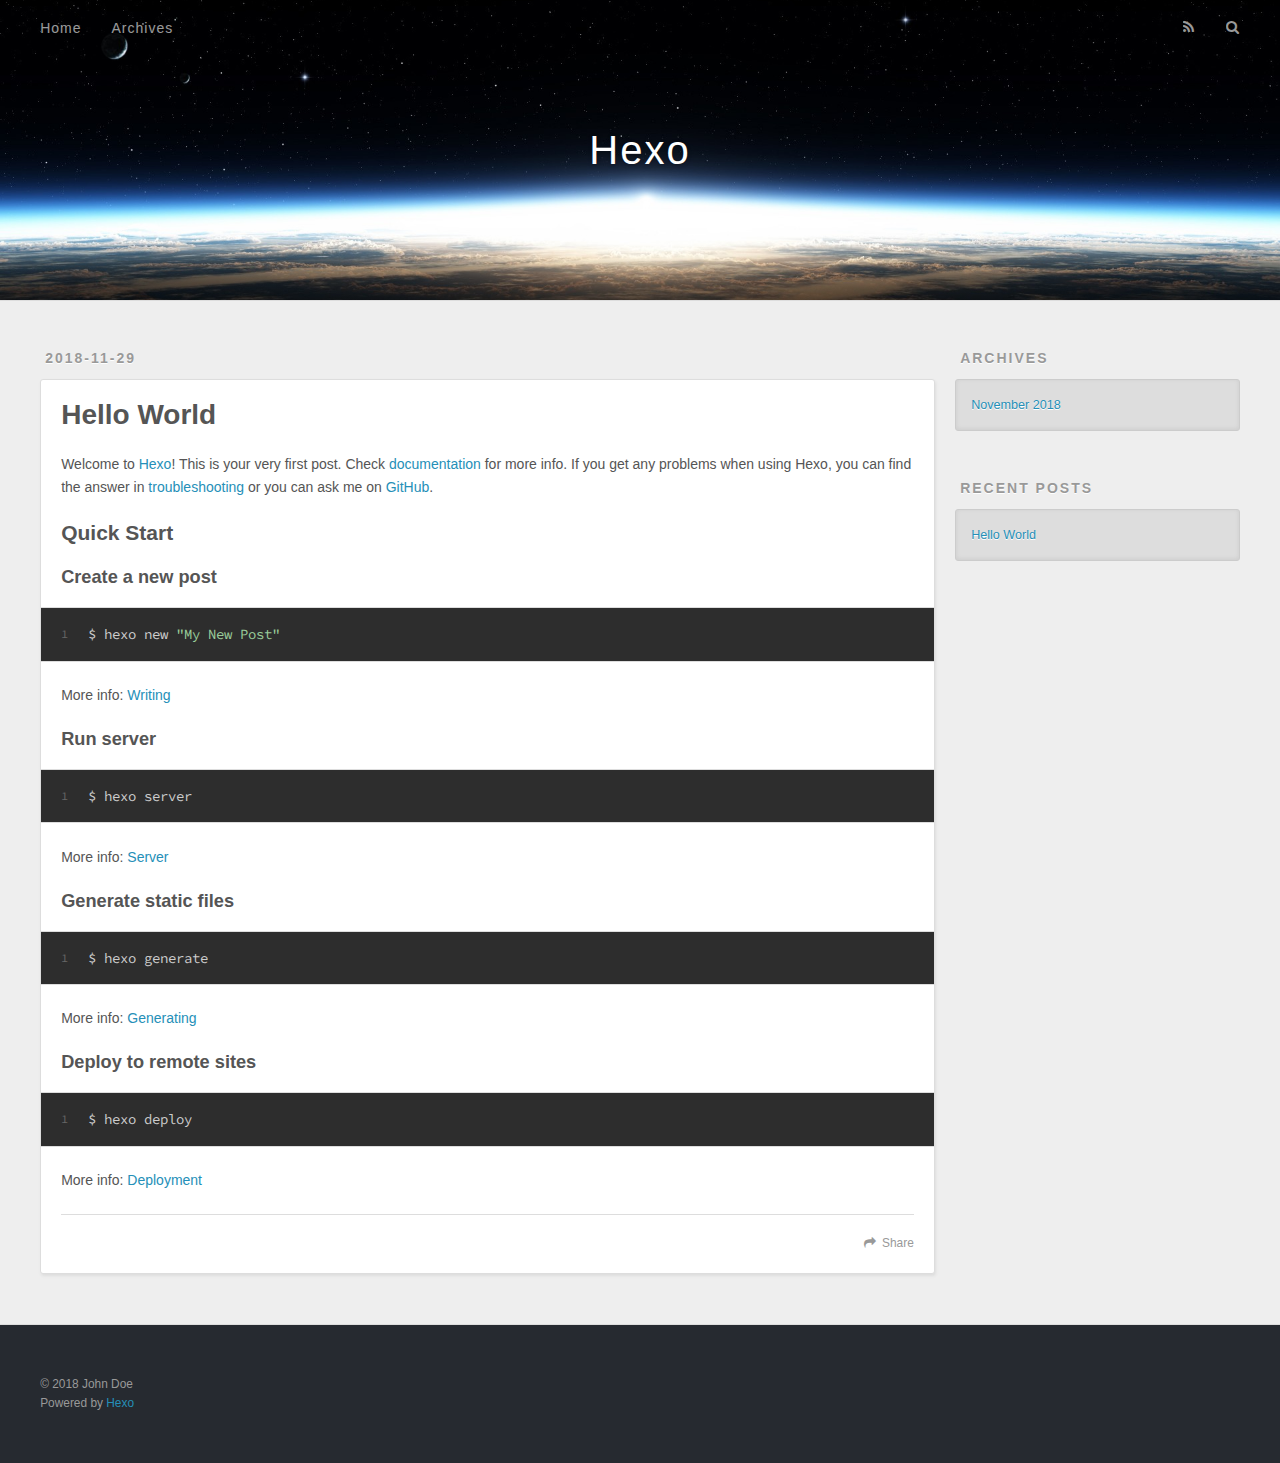
==== index.html @ 3a2aa47f "Site updated: 2018-11-30 21:56:50" ====
<!DOCTYPE html>
<html>
<head><meta name="generator" content="Hexo 3.8.0">
  <meta charset="utf-8">
  

  
  <title>Hexo</title>
  <meta name="viewport" content="width=device-width, initial-scale=1, maximum-scale=1">
  <meta property="og:type" content="website">
<meta property="og:title" content="Hexo">
<meta property="og:url" content="http://yoursite.com/index.html">
<meta property="og:site_name" content="Hexo">
<meta property="og:locale" content="default">
<meta name="twitter:card" content="summary">
<meta name="twitter:title" content="Hexo">
  
    <link rel="alternate" href="/atom.xml" title="Hexo" type="application/atom+xml">
  
  
    <link rel="icon" href="/favicon.png">
  
  
    <link href="//fonts.googleapis.com/css?family=Source+Code+Pro" rel="stylesheet" type="text/css">
  
  <link rel="stylesheet" href="/css/style.css">
</head>
</html>
<body>
  <div id="container">
    <div id="wrap">
      <header id="header">
  <div id="banner"></div>
  <div id="header-outer" class="outer">
    <div id="header-title" class="inner">
      <h1 id="logo-wrap">
        <a href="/" id="logo">Hexo</a>
      </h1>
      
    </div>
    <div id="header-inner" class="inner">
      <nav id="main-nav">
        <a id="main-nav-toggle" class="nav-icon"></a>
        
          <a class="main-nav-link" href="/">Home</a>
        
          <a class="main-nav-link" href="/archives">Archives</a>
        
      </nav>
      <nav id="sub-nav">
        
          <a id="nav-rss-link" class="nav-icon" href="/atom.xml" title="RSS Feed"></a>
        
        <a id="nav-search-btn" class="nav-icon" title="Search"></a>
      </nav>
      <div id="search-form-wrap">
        <form action="//google.com/search" method="get" accept-charset="UTF-8" class="search-form"><input type="search" name="q" class="search-form-input" placeholder="Search"><button type="submit" class="search-form-submit">&#xF002;</button><input type="hidden" name="sitesearch" value="http://yoursite.com"></form>
      </div>
    </div>
  </div>
</header>
      <div class="outer">
        <section id="main">
  
    <article id="post-hello-world" class="article article-type-post" itemscope="" itemprop="blogPost">
  <div class="article-meta">
    <a href="/2018/11/29/hello-world/" class="article-date">
  <time datetime="2018-11-29T14:05:40.576Z" itemprop="datePublished">2018-11-29</time>
</a>
    
  </div>
  <div class="article-inner">
    
    
      <header class="article-header">
        
  
    <h1 itemprop="name">
      <a class="article-title" href="/2018/11/29/hello-world/">Hello World</a>
    </h1>
  

      </header>
    
    <div class="article-entry" itemprop="articleBody">
      
        <p>Welcome to <a href="https://hexo.io/" target="_blank" rel="noopener">Hexo</a>! This is your very first post. Check <a href="https://hexo.io/docs/" target="_blank" rel="noopener">documentation</a> for more info. If you get any problems when using Hexo, you can find the answer in <a href="https://hexo.io/docs/troubleshooting.html" target="_blank" rel="noopener">troubleshooting</a> or you can ask me on <a href="https://github.com/hexojs/hexo/issues" target="_blank" rel="noopener">GitHub</a>.</p>
<h2 id="Quick-Start"><a href="#Quick-Start" class="headerlink" title="Quick Start"></a>Quick Start</h2><h3 id="Create-a-new-post"><a href="#Create-a-new-post" class="headerlink" title="Create a new post"></a>Create a new post</h3><figure class="highlight bash"><table><tr><td class="gutter"><pre><span class="line">1</span><br></pre></td><td class="code"><pre><span class="line">$ hexo new <span class="string">"My New Post"</span></span><br></pre></td></tr></table></figure>
<p>More info: <a href="https://hexo.io/docs/writing.html" target="_blank" rel="noopener">Writing</a></p>
<h3 id="Run-server"><a href="#Run-server" class="headerlink" title="Run server"></a>Run server</h3><figure class="highlight bash"><table><tr><td class="gutter"><pre><span class="line">1</span><br></pre></td><td class="code"><pre><span class="line">$ hexo server</span><br></pre></td></tr></table></figure>
<p>More info: <a href="https://hexo.io/docs/server.html" target="_blank" rel="noopener">Server</a></p>
<h3 id="Generate-static-files"><a href="#Generate-static-files" class="headerlink" title="Generate static files"></a>Generate static files</h3><figure class="highlight bash"><table><tr><td class="gutter"><pre><span class="line">1</span><br></pre></td><td class="code"><pre><span class="line">$ hexo generate</span><br></pre></td></tr></table></figure>
<p>More info: <a href="https://hexo.io/docs/generating.html" target="_blank" rel="noopener">Generating</a></p>
<h3 id="Deploy-to-remote-sites"><a href="#Deploy-to-remote-sites" class="headerlink" title="Deploy to remote sites"></a>Deploy to remote sites</h3><figure class="highlight bash"><table><tr><td class="gutter"><pre><span class="line">1</span><br></pre></td><td class="code"><pre><span class="line">$ hexo deploy</span><br></pre></td></tr></table></figure>
<p>More info: <a href="https://hexo.io/docs/deployment.html" target="_blank" rel="noopener">Deployment</a></p>

      
    </div>
    <footer class="article-footer">
      <a data-url="http://yoursite.com/2018/11/29/hello-world/" data-id="cjp2oide60000jwtx1eg3475v" class="article-share-link">Share</a>
      
      
    </footer>
  </div>
  
</article>


  


</section>
        
          <aside id="sidebar">
  
    

  
    

  
    
  
    
  <div class="widget-wrap">
    <h3 class="widget-title">Archives</h3>
    <div class="widget">
      <ul class="archive-list"><li class="archive-list-item"><a class="archive-list-link" href="/archives/2018/11/">November 2018</a></li></ul>
    </div>
  </div>


  
    
  <div class="widget-wrap">
    <h3 class="widget-title">Recent Posts</h3>
    <div class="widget">
      <ul>
        
          <li>
            <a href="/2018/11/29/hello-world/">Hello World</a>
          </li>
        
      </ul>
    </div>
  </div>

  
</aside>
        
      </div>
      <footer id="footer">
  
  <div class="outer">
    <div id="footer-info" class="inner">
      &copy; 2018 John Doe<br>
      Powered by <a href="http://hexo.io/" target="_blank">Hexo</a>
    </div>
  </div>
</footer>
    </div>
    <nav id="mobile-nav">
  
    <a href="/" class="mobile-nav-link">Home</a>
  
    <a href="/archives" class="mobile-nav-link">Archives</a>
  
</nav>
    

<script src="//ajax.googleapis.com/ajax/libs/jquery/2.0.3/jquery.min.js"></script>


  <link rel="stylesheet" href="/fancybox/jquery.fancybox.css">
  <script src="/fancybox/jquery.fancybox.pack.js"></script>


<script src="/js/script.js"></script>



  </div>
</body>
</html>
---- css/style.css ----
body {
  width: 100%;
}
body:before,
body:after {
  content: "";
  display: table;
}
body:after {
  clear: both;
}
html,
body,
div,
span,
applet,
object,
iframe,
h1,
h2,
h3,
h4,
h5,
h6,
p,
blockquote,
pre,
a,
abbr,
acronym,
address,
big,
cite,
code,
del,
dfn,
em,
img,
ins,
kbd,
q,
s,
samp,
small,
strike,
strong,
sub,
sup,
tt,
var,
dl,
dt,
dd,
ol,
ul,
li,
fieldset,
form,
label,
legend,
table,
caption,
tbody,
tfoot,
thead,
tr,
th,
td {
  margin: 0;
  padding: 0;
  border: 0;
  outline: 0;
  font-weight: inherit;
  font-style: inherit;
  font-family: inherit;
  font-size: 100%;
  vertical-align: baseline;
}
body {
  line-height: 1;
  color: #000;
  background: #fff;
}
ol,
ul {
  list-style: none;
}
table {
  border-collapse: separate;
  border-spacing: 0;
  vertical-align: middle;
}
caption,
th,
td {
  text-align: left;
  font-weight: normal;
  vertical-align: middle;
}
a img {
  border: none;
}
input,
button {
  margin: 0;
  padding: 0;
}
input::-moz-focus-inner,
button::-moz-focus-inner {
  border: 0;
  padding: 0;
}
@font-face {
  font-family: FontAwesome;
  font-style: normal;
  font-weight: normal;
  src: url("fonts/fontawesome-webfont.eot?v=#4.0.3");
  src: url("fonts/fontawesome-webfont.eot?#iefix&v=#4.0.3") format("embedded-opentype"), url("fonts/fontawesome-webfont.woff?v=#4.0.3") format("woff"), url("fonts/fontawesome-webfont.ttf?v=#4.0.3") format("truetype"), url("fonts/fontawesome-webfont.svg#fontawesomeregular?v=#4.0.3") format("svg");
}
html,
body,
#container {
  height: 100%;
}
body {
  background: #eee;
  font: 14px -apple-system, BlinkMacSystemFont, "Segoe UI", "Roboto", "Oxygen", "Ubuntu", "Cantarell", "Fira Sans", "Droid Sans", "Helvetica Neue", sans-serif;
  -webkit-text-size-adjust: 100%;
}
.outer {
  max-width: 1220px;
  margin: 0 auto;
  padding: 0 20px;
}
.outer:before,
.outer:after {
  content: "";
  display: table;
}
.outer:after {
  clear: both;
}
.inner {
  display: inline;
  float: left;
  width: 98.33333333333333%;
  margin: 0 0.833333333333333%;
}
.left,
.alignleft {
  float: left;
}
.right,
.alignright {
  float: right;
}
.clear {
  clear: both;
}
#container {
  position: relative;
}
.mobile-nav-on {
  overflow: hidden;
}
#wrap {
  height: 100%;
  width: 100%;
  position: absolute;
  top: 0;
  left: 0;
  -webkit-transition: 0.2s ease-out;
  -moz-transition: 0.2s ease-out;
  -ms-transition: 0.2s ease-out;
  transition: 0.2s ease-out;
  z-index: 1;
  background: #eee;
}
.mobile-nav-on #wrap {
  left: 280px;
}
@media screen and (min-width: 768px) {
  #main {
    display: inline;
    float: left;
    width: 73.33333333333333%;
    margin: 0 0.833333333333333%;
  }
}
.article-date,
.article-category-link,
.archive-year,
.widget-title {
  text-decoration: none;
  text-transform: uppercase;
  letter-spacing: 2px;
  color: #999;
  margin-bottom: 1em;
  margin-left: 5px;
  line-height: 1em;
  text-shadow: 0 1px #fff;
  font-weight: bold;
}
.article-inner,
.archive-article-inner {
  background: #fff;
  -webkit-box-shadow: 1px 2px 3px #ddd;
  box-shadow: 1px 2px 3px #ddd;
  border: 1px solid #ddd;
  border-radius: 3px;
}
.article-entry h1,
.widget h1 {
  font-size: 2em;
}
.article-entry h2,
.widget h2 {
  font-size: 1.5em;
}
.article-entry h3,
.widget h3 {
  font-size: 1.3em;
}
.article-entry h4,
.widget h4 {
  font-size: 1.2em;
}
.article-entry h5,
.widget h5 {
  font-size: 1em;
}
.article-entry h6,
.widget h6 {
  font-size: 1em;
  color: #999;
}
.article-entry hr,
.widget hr {
  border: 1px dashed #ddd;
}
.article-entry strong,
.widget strong {
  font-weight: bold;
}
.article-entry em,
.widget em,
.article-entry cite,
.widget cite {
  font-style: italic;
}
.article-entry sup,
.widget sup,
.article-entry sub,
.widget sub {
  font-size: 0.75em;
  line-height: 0;
  position: relative;
  vertical-align: baseline;
}
.article-entry sup,
.widget sup {
  top: -0.5em;
}
.article-entry sub,
.widget sub {
  bottom: -0.2em;
}
.article-entry small,
.widget small {
  font-size: 0.85em;
}
.article-entry acronym,
.widget acronym,
.article-entry abbr,
.widget abbr {
  border-bottom: 1px dotted;
}
.article-entry ul,
.widget ul,
.article-entry ol,
.widget ol,
.article-entry dl,
.widget dl {
  margin: 0 20px;
  line-height: 1.6em;
}
.article-entry ul ul,
.widget ul ul,
.article-entry ol ul,
.widget ol ul,
.article-entry ul ol,
.widget ul ol,
.article-entry ol ol,
.widget ol ol {
  margin-top: 0;
  margin-bottom: 0;
}
.article-entry ul,
.widget ul {
  list-style: disc;
}
.article-entry ol,
.widget ol {
  list-style: decimal;
}
.article-entry dt,
.widget dt {
  font-weight: bold;
}
#header {
  height: 300px;
  position: relative;
  border-bottom: 1px solid #ddd;
}
#header:before,
#header:after {
  content: "";
  position: absolute;
  left: 0;
  right: 0;
  height: 40px;
}
#header:before {
  top: 0;
  background: -webkit-linear-gradient(rgba(0,0,0,0.2), transparent);
  background: -moz-linear-gradient(rgba(0,0,0,0.2), transparent);
  background: -ms-linear-gradient(rgba(0,0,0,0.2), transparent);
  background: linear-gradient(rgba(0,0,0,0.2), transparent);
}
#header:after {
  bottom: 0;
  background: -webkit-linear-gradient(transparent, rgba(0,0,0,0.2));
  background: -moz-linear-gradient(transparent, rgba(0,0,0,0.2));
  background: -ms-linear-gradient(transparent, rgba(0,0,0,0.2));
  background: linear-gradient(transparent, rgba(0,0,0,0.2));
}
#header-outer {
  height: 100%;
  position: relative;
}
#header-inner {
  position: relative;
  overflow: hidden;
}
#banner {
  position: absolute;
  top: 0;
  left: 0;
  width: 100%;
  height: 100%;
  background: url("images/banner.jpg") center #000;
  -webkit-background-size: cover;
  -moz-background-size: cover;
  background-size: cover;
  z-index: -1;
}
#header-title {
  text-align: center;
  height: 40px;
  position: absolute;
  top: 50%;
  left: 0;
  margin-top: -20px;
}
#logo,
#subtitle {
  text-decoration: none;
  color: #fff;
  font-weight: 300;
  text-shadow: 0 1px 4px rgba(0,0,0,0.3);
}
#logo {
  font-size: 40px;
  line-height: 40px;
  letter-spacing: 2px;
}
#subtitle {
  font-size: 16px;
  line-height: 16px;
  letter-spacing: 1px;
}
#subtitle-wrap {
  margin-top: 16px;
}
#main-nav {
  float: left;
  margin-left: -15px;
}
.nav-icon,
.main-nav-link {
  float: left;
  color: #fff;
  opacity: 0.6;
  text-decoration: none;
  text-shadow: 0 1px rgba(0,0,0,0.2);
  -webkit-transition: opacity 0.2s;
  -moz-transition: opacity 0.2s;
  -ms-transition: opacity 0.2s;
  transition: opacity 0.2s;
  display: block;
  padding: 20px 15px;
}
.nav-icon:hover,
.main-nav-link:hover {
  opacity: 1;
}
.nav-icon {
  font-family: FontAwesome;
  text-align: center;
  font-size: 14px;
  width: 14px;
  height: 14px;
  padding: 20px 15px;
  position: relative;
  cursor: pointer;
}
.main-nav-link {
  font-weight: 300;
  letter-spacing: 1px;
}
@media screen and (max-width: 479px) {
  .main-nav-link {
    display: none;
  }
}
#main-nav-toggle {
  display: none;
}
#main-nav-toggle:before {
  content: "\f0c9";
}
@media screen and (max-width: 479px) {
  #main-nav-toggle {
    display: block;
  }
}
#sub-nav {
  float: right;
  margin-right: -15px;
}
#nav-rss-link:before {
  content: "\f09e";
}
#nav-search-btn:before {
  content: "\f002";
}
#search-form-wrap {
  position: absolute;
  top: 15px;
  width: 150px;
  height: 30px;
  right: -150px;
  opacity: 0;
  -webkit-transition: 0.2s ease-out;
  -moz-transition: 0.2s ease-out;
  -ms-transition: 0.2s ease-out;
  transition: 0.2s ease-out;
}
#search-form-wrap.on {
  opacity: 1;
  right: 0;
}
@media screen and (max-width: 479px) {
  #search-form-wrap {
    width: 100%;
    right: -100%;
  }
}
.search-form {
  position: absolute;
  top: 0;
  left: 0;
  right: 0;
  background: #fff;
  padding: 5px 15px;
  border-radius: 15px;
  -webkit-box-shadow: 0 0 10px rgba(0,0,0,0.3);
  box-shadow: 0 0 10px rgba(0,0,0,0.3);
}
.search-form-input {
  border: none;
  background: none;
  color: #555;
  width: 100%;
  font: 13px -apple-system, BlinkMacSystemFont, "Segoe UI", "Roboto", "Oxygen", "Ubuntu", "Cantarell", "Fira Sans", "Droid Sans", "Helvetica Neue", sans-serif;
  outline: none;
}
.search-form-input::-webkit-search-results-decoration,
.search-form-input::-webkit-search-cancel-button {
  -webkit-appearance: none;
}
.search-form-submit {
  position: absolute;
  top: 50%;
  right: 10px;
  margin-top: -7px;
  font: 13px FontAwesome;
  border: none;
  background: none;
  color: #bbb;
  cursor: pointer;
}
.search-form-submit:hover,
.search-form-submit:focus {
  color: #777;
}
.article {
  margin: 50px 0;
}
.article-inner {
  overflow: hidden;
}
.article-meta:before,
.article-meta:after {
  content: "";
  display: table;
}
.article-meta:after {
  clear: both;
}
.article-date {
  float: left;
}
.article-category {
  float: left;
  line-height: 1em;
  color: #ccc;
  text-shadow: 0 1px #fff;
  margin-left: 8px;
}
.article-category:before {
  content: "\2022";
}
.article-category-link {
  margin: 0 12px 1em;
}
.article-header {
  padding: 20px 20px 0;
}
.article-title {
  text-decoration: none;
  font-size: 2em;
  font-weight: bold;
  color: #555;
  line-height: 1.1em;
  -webkit-transition: color 0.2s;
  -moz-transition: color 0.2s;
  -ms-transition: color 0.2s;
  transition: color 0.2s;
}
a.article-title:hover {
  color: #258fb8;
}
.article-entry {
  color: #555;
  padding: 0 20px;
}
.article-entry:before,
.article-entry:after {
  content: "";
  display: table;
}
.article-entry:after {
  clear: both;
}
.article-entry p,
.article-entry table {
  line-height: 1.6em;
  margin: 1.6em 0;
}
.article-entry h1,
.article-entry h2,
.article-entry h3,
.article-entry h4,
.article-entry h5,
.article-entry h6 {
  font-weight: bold;
}
.article-entry h1,
.article-entry h2,
.article-entry h3,
.article-entry h4,
.article-entry h5,
.article-entry h6 {
  line-height: 1.1em;
  margin: 1.1em 0;
}
.article-entry a {
  color: #258fb8;
  text-decoration: none;
}
.article-entry a:hover {
  text-decoration: underline;
}
.article-entry ul,
.article-entry ol,
.article-entry dl {
  margin-top: 1.6em;
  margin-bottom: 1.6em;
}
.article-entry img,
.article-entry video {
  max-width: 100%;
  height: auto;
  display: block;
  margin: auto;
}
.article-entry iframe {
  border: none;
}
.article-entry table {
  width: 100%;
  border-collapse: collapse;
  border-spacing: 0;
}
.article-entry th {
  font-weight: bold;
  border-bottom: 3px solid #ddd;
  padding-bottom: 0.5em;
}
.article-entry td {
  border-bottom: 1px solid #ddd;
  padding: 10px 0;
}
.article-entry blockquote {
  font-family: Georgia, "Times New Roman", serif;
  font-size: 1.4em;
  margin: 1.6em 20px;
  text-align: center;
}
.article-entry blockquote footer {
  font-size: 14px;
  margin: 1.6em 0;
  font-family: -apple-system, BlinkMacSystemFont, "Segoe UI", "Roboto", "Oxygen", "Ubuntu", "Cantarell", "Fira Sans", "Droid Sans", "Helvetica Neue", sans-serif;
}
.article-entry blockquote footer cite:before {
  content: "—";
  padding: 0 0.5em;
}
.article-entry .pullquote {
  text-align: left;
  width: 45%;
  margin: 0;
}
.article-entry .pullquote.left {
  margin-left: 0.5em;
  margin-right: 1em;
}
.article-entry .pullquote.right {
  margin-right: 0.5em;
  margin-left: 1em;
}
.article-entry .caption {
  color: #999;
  display: block;
  font-size: 0.9em;
  margin-top: 0.5em;
  position: relative;
  text-align: center;
}
.article-entry .video-container {
  position: relative;
  padding-top: 56.25%;
  height: 0;
  overflow: hidden;
}
.article-entry .video-container iframe,
.article-entry .video-container object,
.article-entry .video-container embed {
  position: absolute;
  top: 0;
  left: 0;
  width: 100%;
  height: 100%;
  margin-top: 0;
}
.article-more-link a {
  display: inline-block;
  line-height: 1em;
  padding: 6px 15px;
  border-radius: 15px;
  background: #eee;
  color: #999;
  text-shadow: 0 1px #fff;
  text-decoration: none;
}
.article-more-link a:hover {
  background: #258fb8;
  color: #fff;
  text-decoration: none;
  text-shadow: 0 1px #1e7293;
}
.article-footer {
  font-size: 0.85em;
  line-height: 1.6em;
  border-top: 1px solid #ddd;
  padding-top: 1.6em;
  margin: 0 20px 20px;
}
.article-footer:before,
.article-footer:after {
  content: "";
  display: table;
}
.article-footer:after {
  clear: both;
}
.article-footer a {
  color: #999;
  text-decoration: none;
}
.article-footer a:hover {
  color: #555;
}
.article-tag-list-item {
  float: left;
  margin-right: 10px;
}
.article-tag-list-link:before {
  content: "#";
}
.article-comment-link {
  float: right;
}
.article-comment-link:before {
  content: "\f075";
  font-family: FontAwesome;
  padding-right: 8px;
}
.article-share-link {
  cursor: pointer;
  float: right;
  margin-left: 20px;
}
.article-share-link:before {
  content: "\f064";
  font-family: FontAwesome;
  padding-right: 6px;
}
#article-nav {
  position: relative;
}
#article-nav:before,
#article-nav:after {
  content: "";
  display: table;
}
#article-nav:after {
  clear: both;
}
@media screen and (min-width: 768px) {
  #article-nav {
    margin: 50px 0;
  }
  #article-nav:before {
    width: 8px;
    height: 8px;
    position: absolute;
    top: 50%;
    left: 50%;
    margin-top: -4px;
    margin-left: -4px;
    content: "";
    border-radius: 50%;
    background: #ddd;
    -webkit-box-shadow: 0 1px 2px #fff;
    box-shadow: 0 1px 2px #fff;
  }
}
.article-nav-link-wrap {
  text-decoration: none;
  text-shadow: 0 1px #fff;
  color: #999;
  -webkit-box-sizing: border-box;
  -moz-box-sizing: border-box;
  box-sizing: border-box;
  margin-top: 50px;
  text-align: center;
  display: block;
}
.article-nav-link-wrap:hover {
  color: #555;
}
@media screen and (min-width: 768px) {
  .article-nav-link-wrap {
    width: 50%;
    margin-top: 0;
  }
}
@media screen and (min-width: 768px) {
  #article-nav-newer {
    float: left;
    text-align: right;
    padding-right: 20px;
  }
}
@media screen and (min-width: 768px) {
  #article-nav-older {
    float: right;
    text-align: left;
    padding-left: 20px;
  }
}
.article-nav-caption {
  text-transform: uppercase;
  letter-spacing: 2px;
  color: #ddd;
  line-height: 1em;
  font-weight: bold;
}
#article-nav-newer .article-nav-caption {
  margin-right: -2px;
}
.article-nav-title {
  font-size: 0.85em;
  line-height: 1.6em;
  margin-top: 0.5em;
}
.article-share-box {
  position: absolute;
  display: none;
  background: #fff;
  -webkit-box-shadow: 1px 2px 10px rgba(0,0,0,0.2);
  box-shadow: 1px 2px 10px rgba(0,0,0,0.2);
  border-radius: 3px;
  margin-left: -145px;
  overflow: hidden;
  z-index: 1;
}
.article-share-box.on {
  display: block;
}
.article-share-input {
  width: 100%;
  background: none;
  -webkit-box-sizing: border-box;
  -moz-box-sizing: border-box;
  box-sizing: border-box;
  font: 14px -apple-system, BlinkMacSystemFont, "Segoe UI", "Roboto", "Oxygen", "Ubuntu", "Cantarell", "Fira Sans", "Droid Sans", "Helvetica Neue", sans-serif;
  padding: 0 15px;
  color: #555;
  outline: none;
  border: 1px solid #ddd;
  border-radius: 3px 3px 0 0;
  height: 36px;
  line-height: 36px;
}
.article-share-links {
  background: #eee;
}
.article-share-links:before,
.article-share-links:after {
  content: "";
  display: table;
}
.article-share-links:after {
  clear: both;
}
.article-share-twitter,
.article-share-facebook,
.article-share-pinterest,
.article-share-google {
  width: 50px;
  height: 36px;
  display: block;
  float: left;
  position: relative;
  color: #999;
  text-shadow: 0 1px #fff;
}
.article-share-twitter:before,
.article-share-facebook:before,
.article-share-pinterest:before,
.article-share-google:before {
  font-size: 20px;
  font-family: FontAwesome;
  width: 20px;
  height: 20px;
  position: absolute;
  top: 50%;
  left: 50%;
  margin-top: -10px;
  margin-left: -10px;
  text-align: center;
}
.article-share-twitter:hover,
.article-share-facebook:hover,
.article-share-pinterest:hover,
.article-share-google:hover {
  color: #fff;
}
.article-share-twitter:before {
  content: "\f099";
}
.article-share-twitter:hover {
  background: #00aced;
  text-shadow: 0 1px #008abe;
}
.article-share-facebook:before {
  content: "\f09a";
}
.article-share-facebook:hover {
  background: #3b5998;
  text-shadow: 0 1px #2f477a;
}
.article-share-pinterest:before {
  content: "\f0d2";
}
.article-share-pinterest:hover {
  background: #cb2027;
  text-shadow: 0 1px #a21a1f;
}
.article-share-google:before {
  content: "\f0d5";
}
.article-share-google:hover {
  background: #dd4b39;
  text-shadow: 0 1px #be3221;
}
.article-gallery {
  background: #000;
  position: relative;
}
.article-gallery-photos {
  position: relative;
  overflow: hidden;
}
.article-gallery-img {
  display: none;
  max-width: 100%;
}
.article-gallery-img:first-child {
  display: block;
}
.article-gallery-img.loaded {
  position: absolute;
  display: block;
}
.article-gallery-img img {
  display: block;
  max-width: 100%;
  margin: 0 auto;
}
#comments {
  background: #fff;
  -webkit-box-shadow: 1px 2px 3px #ddd;
  box-shadow: 1px 2px 3px #ddd;
  padding: 20px;
  border: 1px solid #ddd;
  border-radius: 3px;
  margin: 50px 0;
}
#comments a {
  color: #258fb8;
}
.archives-wrap {
  margin: 50px 0;
}
.archives:before,
.archives:after {
  content: "";
  display: table;
}
.archives:after {
  clear: both;
}
.archive-year-wrap {
  margin-bottom: 1em;
}
.archives {
  -webkit-column-gap: 10px;
  -moz-column-gap: 10px;
  column-gap: 10px;
}
@media screen and (min-width: 480px) and (max-width: 767px) {
  .archives {
    -webkit-column-count: 2;
    -moz-column-count: 2;
    column-count: 2;
  }
}
@media screen and (min-width: 768px) {
  .archives {
    -webkit-column-count: 3;
    -moz-column-count: 3;
    column-count: 3;
  }
}
.archive-article {
  -webkit-column-break-inside: avoid;
  page-break-inside: avoid;
  overflow: hidden;
  break-inside: avoid-column;
}
.archive-article-inner {
  padding: 10px;
  margin-bottom: 15px;
}
.archive-article-title {
  text-decoration: none;
  font-weight: bold;
  color: #555;
  -webkit-transition: color 0.2s;
  -moz-transition: color 0.2s;
  -ms-transition: color 0.2s;
  transition: color 0.2s;
  line-height: 1.6em;
}
.archive-article-title:hover {
  color: #258fb8;
}
.archive-article-footer {
  margin-top: 1em;
}
.archive-article-date {
  color: #999;
  text-decoration: none;
  font-size: 0.85em;
  line-height: 1em;
  margin-bottom: 0.5em;
  display: block;
}
#page-nav {
  margin: 50px auto;
  background: #fff;
  -webkit-box-shadow: 1px 2px 3px #ddd;
  box-shadow: 1px 2px 3px #ddd;
  border: 1px solid #ddd;
  border-radius: 3px;
  text-align: center;
  color: #999;
  overflow: hidden;
}
#page-nav:before,
#page-nav:after {
  content: "";
  display: table;
}
#page-nav:after {
  clear: both;
}
#page-nav a,
#page-nav span {
  padding: 10px 20px;
  line-height: 1;
  height: 2ex;
}
#page-nav a {
  color: #999;
  text-decoration: none;
}
#page-nav a:hover {
  background: #999;
  color: #fff;
}
#page-nav .prev {
  float: left;
}
#page-nav .next {
  float: right;
}
#page-nav .page-number {
  display: inline-block;
}
@media screen and (max-width: 479px) {
  #page-nav .page-number {
    display: none;
  }
}
#page-nav .current {
  color: #555;
  font-weight: bold;
}
#page-nav .space {
  color: #ddd;
}
#footer {
  background: #262a30;
  padding: 50px 0;
  border-top: 1px solid #ddd;
  color: #999;
}
#footer a {
  color: #258fb8;
  text-decoration: none;
}
#footer a:hover {
  text-decoration: underline;
}
#footer-info {
  line-height: 1.6em;
  font-size: 0.85em;
}
.article-entry pre,
.article-entry .highlight {
  background: #2d2d2d;
  margin: 0 -20px;
  padding: 15px 20px;
  border-style: solid;
  border-color: #ddd;
  border-width: 1px 0;
  overflow: auto;
  color: #ccc;
  line-height: 22.400000000000002px;
}
.article-entry .highlight .gutter pre,
.article-entry .gist .gist-file .gist-data .line-numbers {
  color: #666;
  font-size: 0.85em;
}
.article-entry pre,
.article-entry code {
  font-family: "Source Code Pro", Consolas, Monaco, Menlo, Consolas, monospace;
}
.article-entry code {
  background: #eee;
  text-shadow: 0 1px #fff;
  padding: 0 0.3em;
}
.article-entry pre code {
  background: none;
  text-shadow: none;
  padding: 0;
}
.article-entry .highlight pre {
  border: none;
  margin: 0;
  padding: 0;
}
.article-entry .highlight table {
  margin: 0;
  width: auto;
}
.article-entry .highlight td {
  border: none;
  padding: 0;
}
.article-entry .highlight figcaption {
  font-size: 0.85em;
  color: #999;
  line-height: 1em;
  margin-bottom: 1em;
}
.article-entry .highlight figcaption:before,
.article-entry .highlight figcaption:after {
  content: "";
  display: table;
}
.article-entry .highlight figcaption:after {
  clear: both;
}
.article-entry .highlight figcaption a {
  float: right;
}
.article-entry .highlight .gutter pre {
  text-align: right;
  padding-right: 20px;
}
.article-entry .highlight .line {
  height: 22.400000000000002px;
}
.article-entry .highlight .line.marked {
  background: #515151;
}
.article-entry .gist {
  margin: 0 -20px;
  border-style: solid;
  border-color: #ddd;
  border-width: 1px 0;
  background: #2d2d2d;
  padding: 15px 20px 15px 0;
}
.article-entry .gist .gist-file {
  border: none;
  font-family: "Source Code Pro", Consolas, Monaco, Menlo, Consolas, monospace;
  margin: 0;
}
.article-entry .gist .gist-file .gist-data {
  background: none;
  border: none;
}
.article-entry .gist .gist-file .gist-data .line-numbers {
  background: none;
  border: none;
  padding: 0 20px 0 0;
}
.article-entry .gist .gist-file .gist-data .line-data {
  padding: 0 !important;
}
.article-entry .gist .gist-file .highlight {
  margin: 0;
  padding: 0;
  border: none;
}
.article-entry .gist .gist-file .gist-meta {
  background: #2d2d2d;
  color: #999;
  font: 0.85em -apple-system, BlinkMacSystemFont, "Segoe UI", "Roboto", "Oxygen", "Ubuntu", "Cantarell", "Fira Sans", "Droid Sans", "Helvetica Neue", sans-serif;
  text-shadow: 0 0;
  padding: 0;
  margin-top: 1em;
  margin-left: 20px;
}
.article-entry .gist .gist-file .gist-meta a {
  color: #258fb8;
  font-weight: normal;
}
.article-entry .gist .gist-file .gist-meta a:hover {
  text-decoration: underline;
}
pre .comment,
pre .title {
  color: #999;
}
pre .variable,
pre .attribute,
pre .tag,
pre .regexp,
pre .ruby .constant,
pre .xml .tag .title,
pre .xml .pi,
pre .xml .doctype,
pre .html .doctype,
pre .css .id,
pre .css .class,
pre .css .pseudo {
  color: #f2777a;
}
pre .number,
pre .preprocessor,
pre .built_in,
pre .literal,
pre .params,
pre .constant {
  color: #f99157;
}
pre .class,
pre .ruby .class .title,
pre .css .rules .attribute {
  color: #9c9;
}
pre .string,
pre .value,
pre .inheritance,
pre .header,
pre .ruby .symbol,
pre .xml .cdata {
  color: #9c9;
}
pre .css .hexcolor {
  color: #6cc;
}
pre .function,
pre .python .decorator,
pre .python .title,
pre .ruby .function .title,
pre .ruby .title .keyword,
pre .perl .sub,
pre .javascript .title,
pre .coffeescript .title {
  color: #69c;
}
pre .keyword,
pre .javascript .function {
  color: #c9c;
}
@media screen and (max-width: 479px) {
  #mobile-nav {
    position: absolute;
    top: 0;
    left: 0;
    width: 280px;
    height: 100%;
    background: #191919;
    border-right: 1px solid #fff;
  }
}
@media screen and (max-width: 479px) {
  .mobile-nav-link {
    display: block;
    color: #999;
    text-decoration: none;
    padding: 15px 20px;
    font-weight: bold;
  }
  .mobile-nav-link:hover {
    color: #fff;
  }
}
@media screen and (min-width: 768px) {
  #sidebar {
    display: inline;
    float: left;
    width: 23.333333333333332%;
    margin: 0 0.833333333333333%;
  }
}
.widget-wrap {
  margin: 50px 0;
}
.widget {
  color: #777;
  text-shadow: 0 1px #fff;
  background: #ddd;
  -webkit-box-shadow: 0 -1px 4px #ccc inset;
  box-shadow: 0 -1px 4px #ccc inset;
  border: 1px solid #ccc;
  padding: 15px;
  border-radius: 3px;
}
.widget a {
  color: #258fb8;
  text-decoration: none;
}
.widget a:hover {
  text-decoration: underline;
}
.widget ul ul,
.widget ol ul,
.widget dl ul,
.widget ul ol,
.widget ol ol,
.widget dl ol,
.widget ul dl,
.widget ol dl,
.widget dl dl {
  margin-left: 15px;
  list-style: disc;
}
.widget {
  line-height: 1.6em;
  word-wrap: break-word;
  font-size: 0.9em;
}
.widget ul,
.widget ol {
  list-style: none;
  margin: 0;
}
.widget ul ul,
.widget ol ul,
.widget ul ol,
.widget ol ol {
  margin: 0 20px;
}
.widget ul ul,
.widget ol ul {
  list-style: disc;
}
.widget ul ol,
.widget ol ol {
  list-style: decimal;
}
.category-list-count,
.tag-list-count,
.archive-list-count {
  padding-left: 5px;
  color: #999;
  font-size: 0.85em;
}
.category-list-count:before,
.tag-list-count:before,
.archive-list-count:before {
  content: "(";
}
.category-list-count:after,
.tag-list-count:after,
.archive-list-count:after {
  content: ")";
}
.tagcloud a {
  margin-right: 5px;
  display: inline-block;
}
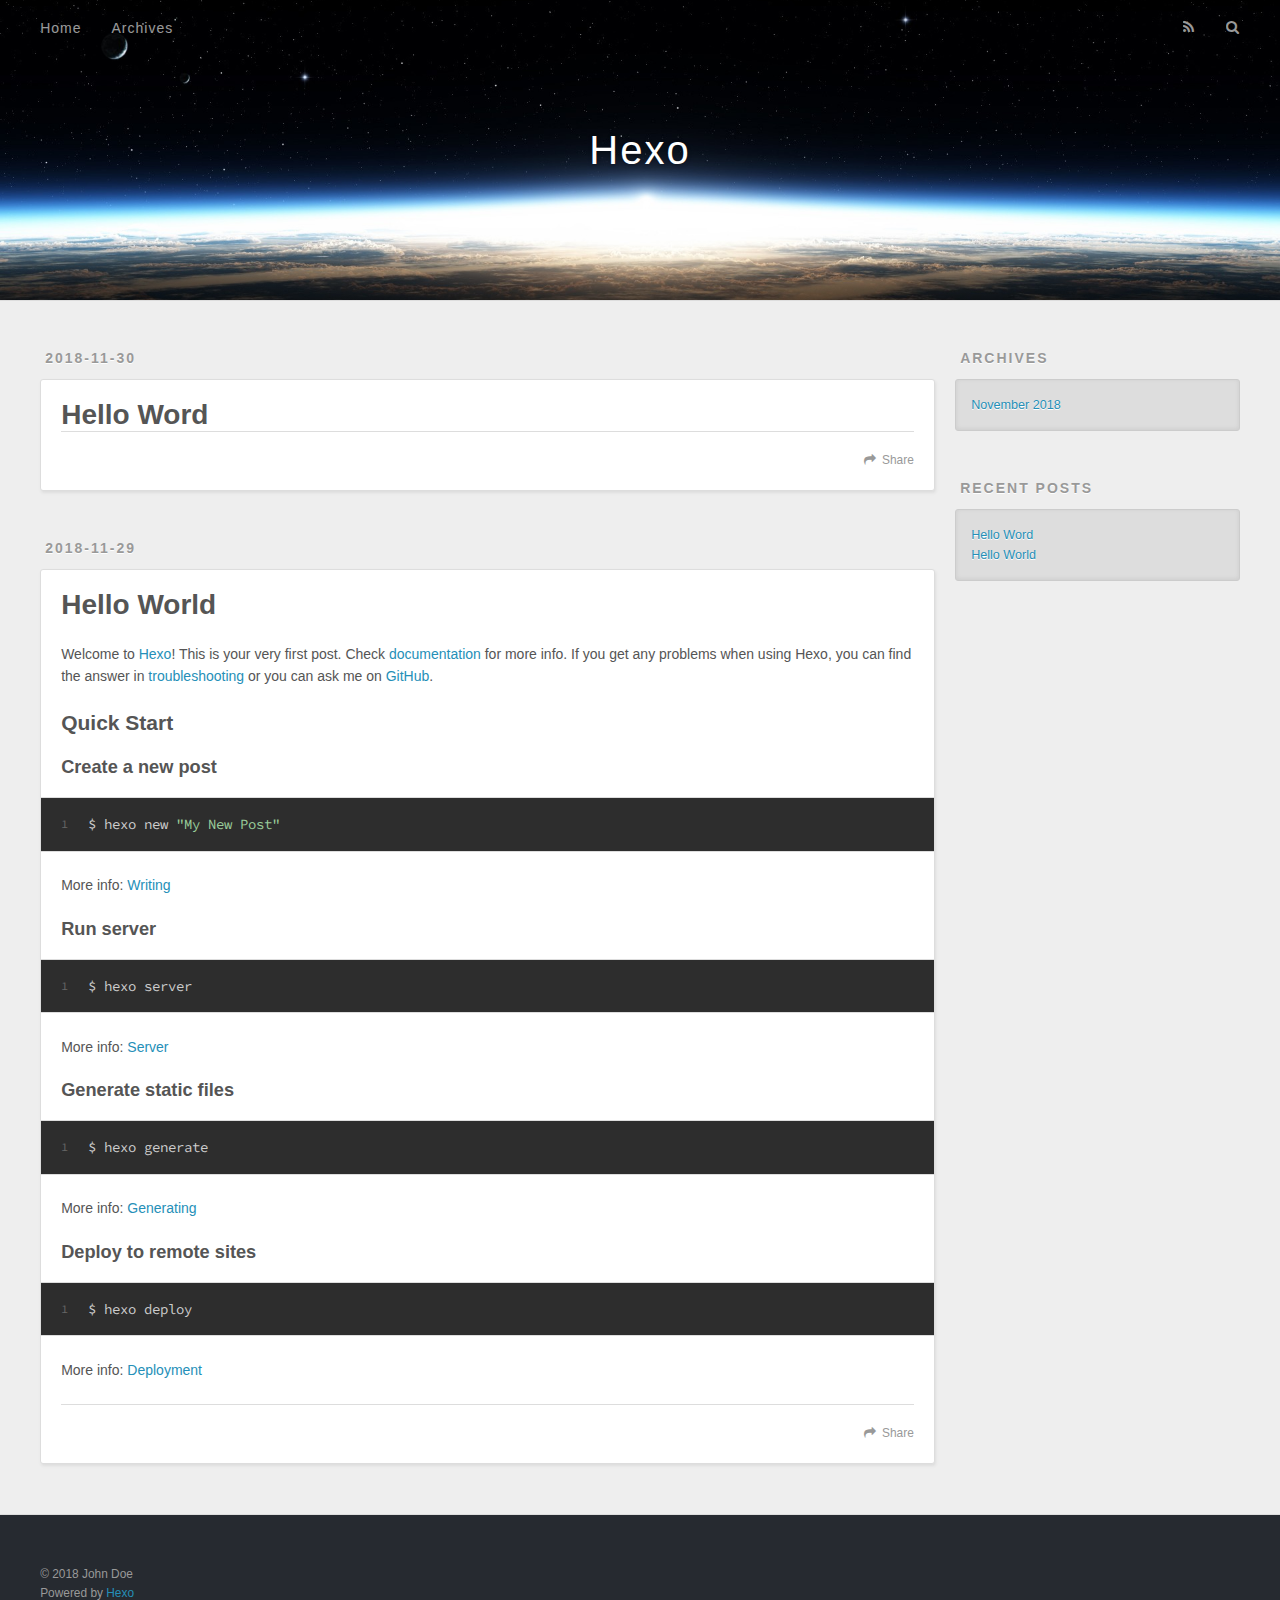
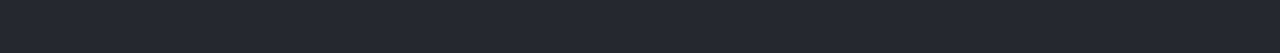
==== commit 8ae7687f: "Site updated: 2018-11-30 22:00:32" ====
--- a/index.html
+++ b/index.html
@@ -62,6 +62,42 @@
       <div class="outer">
         <section id="main">
   
+    <article id="post-Hello-Word" class="article article-type-post" itemscope="" itemprop="blogPost">
+  <div class="article-meta">
+    <a href="/2018/11/30/Hello-Word/" class="article-date">
+  <time datetime="2018-11-30T13:58:32.000Z" itemprop="datePublished">2018-11-30</time>
+</a>
+    
+  </div>
+  <div class="article-inner">
+    
+    
+      <header class="article-header">
+        
+  
+    <h1 itemprop="name">
+      <a class="article-title" href="/2018/11/30/Hello-Word/">Hello Word</a>
+    </h1>
+  
+
+      </header>
+    
+    <div class="article-entry" itemprop="articleBody">
+      
+        
+      
+    </div>
+    <footer class="article-footer">
+      <a data-url="http://yoursite.com/2018/11/30/Hello-Word/" data-id="cjp43fzgz0000matxgrpwgunm" class="article-share-link">Share</a>
+      
+      
+    </footer>
+  </div>
+  
+</article>
+
+
+  
     <article id="post-hello-world" class="article article-type-post" itemscope="" itemprop="blogPost">
   <div class="article-meta">
     <a href="/2018/11/29/hello-world/" class="article-date">
@@ -97,7 +133,7 @@
       
     </div>
     <footer class="article-footer">
-      <a data-url="http://yoursite.com/2018/11/29/hello-world/" data-id="cjp2oide60000jwtx1eg3475v" class="article-share-link">Share</a>
+      <a data-url="http://yoursite.com/2018/11/29/hello-world/" data-id="cjp43fzh30001matxona9y6vp" class="article-share-link">Share</a>
       
       
     </footer>
@@ -138,6 +174,10 @@
       <ul>
         
           <li>
+            <a href="/2018/11/30/Hello-Word/">Hello Word</a>
+          </li>
+        
+          <li>
             <a href="/2018/11/29/hello-world/">Hello World</a>
           </li>
         
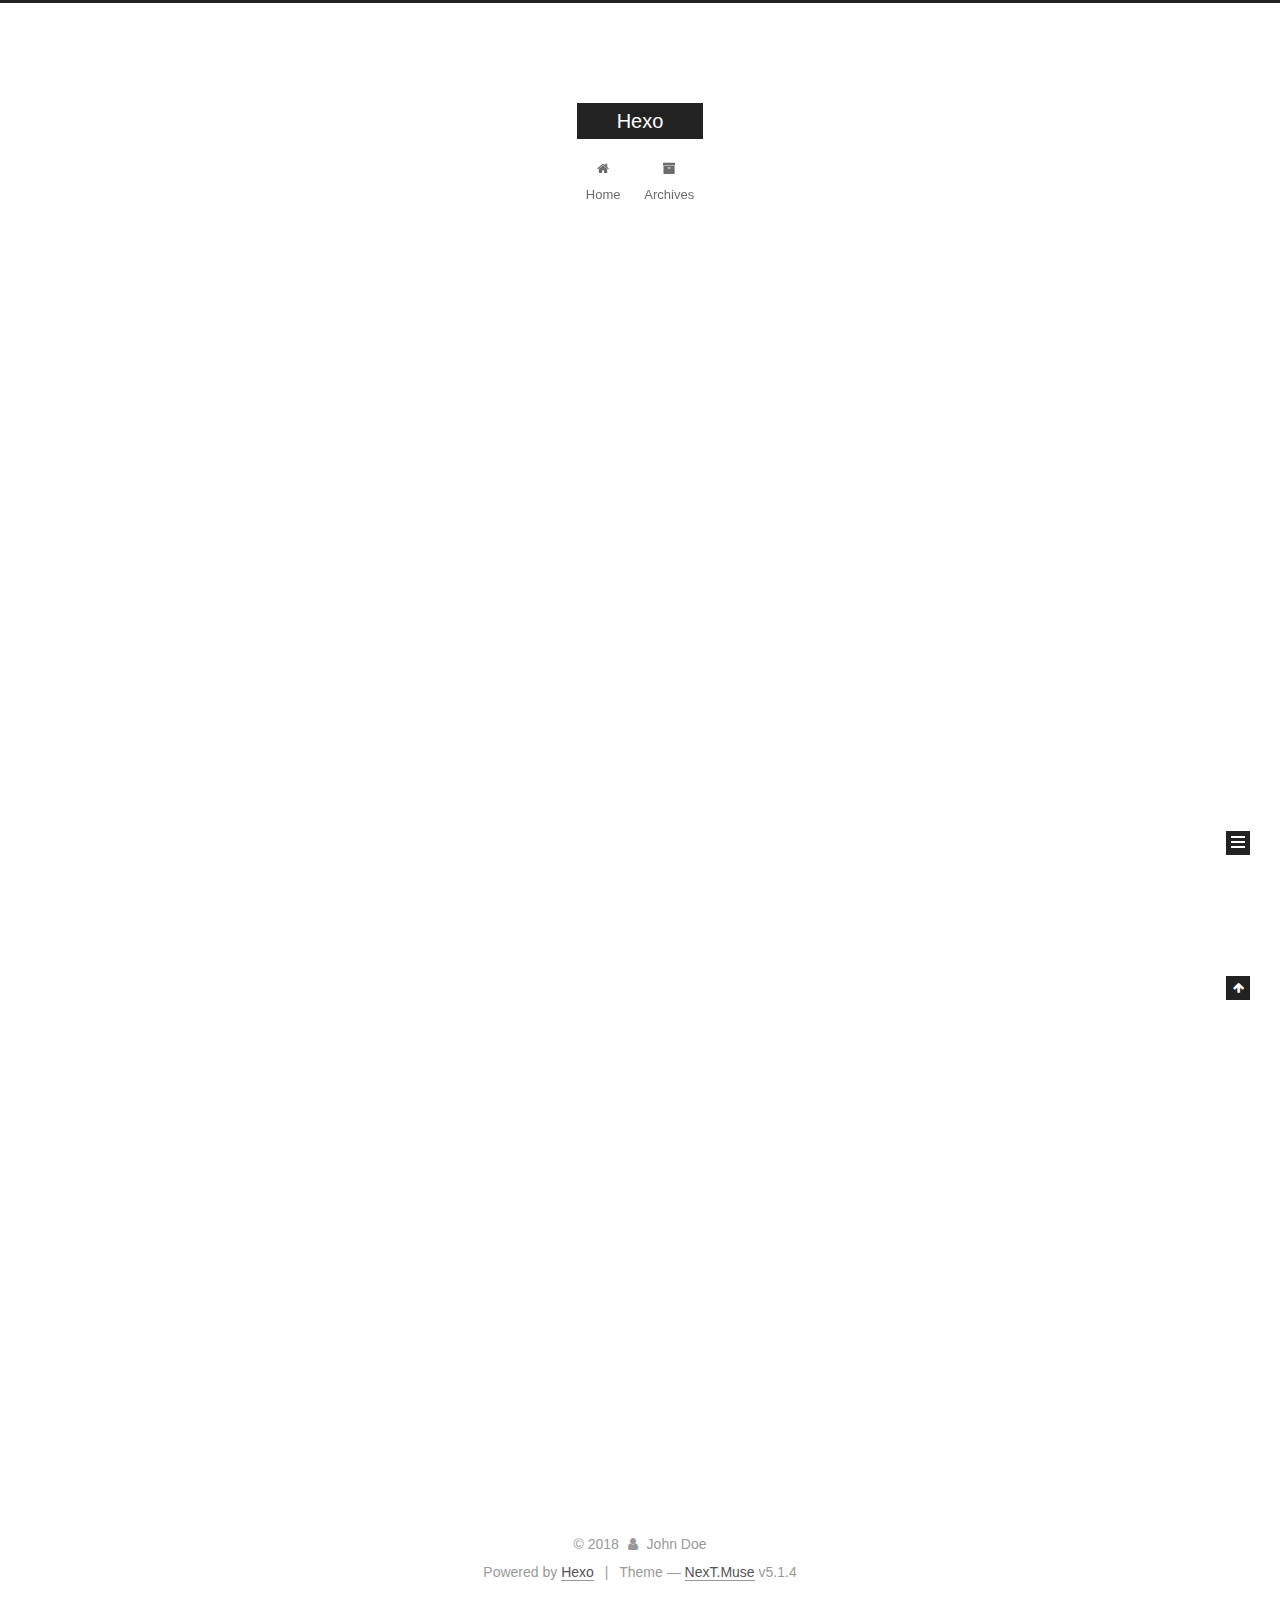
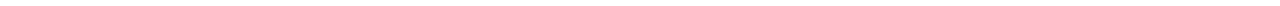
==== commit ac949f33: "Site updated: 2018-11-30 22:15:00" ====
--- a/index.html
+++ b/index.html
@@ -1,126 +1,425 @@
 <!DOCTYPE html>
-<html>
+
+
+
+  
+
+
+<html class="theme-next muse use-motion" lang="">
 <head><meta name="generator" content="Hexo 3.8.0">
-  <meta charset="utf-8">
-  
-
-  
-  <title>Hexo</title>
-  <meta name="viewport" content="width=device-width, initial-scale=1, maximum-scale=1">
-  <meta property="og:type" content="website">
+  <meta charset="UTF-8">
+<meta http-equiv="X-UA-Compatible" content="IE=edge">
+<meta name="viewport" content="width=device-width, initial-scale=1, maximum-scale=1">
+<meta name="theme-color" content="#222">
+
+
+
+
+
+
+
+
+
+<meta http-equiv="Cache-Control" content="no-transform">
+<meta http-equiv="Cache-Control" content="no-siteapp">
+
+
+
+
+
+
+
+
+
+
+
+
+
+
+
+
+  
+  
+  <link href="/lib/fancybox/source/jquery.fancybox.css?v=2.1.5" rel="stylesheet" type="text/css">
+
+
+
+
+
+
+
+<link href="/lib/font-awesome/css/font-awesome.min.css?v=4.6.2" rel="stylesheet" type="text/css">
+
+<link href="/css/main.css?v=5.1.4" rel="stylesheet" type="text/css">
+
+
+  <link rel="apple-touch-icon" sizes="180x180" href="/images/apple-touch-icon-next.png?v=5.1.4">
+
+
+  <link rel="icon" type="image/png" sizes="32x32" href="/images/favicon-32x32-next.png?v=5.1.4">
+
+
+  <link rel="icon" type="image/png" sizes="16x16" href="/images/favicon-16x16-next.png?v=5.1.4">
+
+
+  <link rel="mask-icon" href="/images/logo.svg?v=5.1.4" color="#222">
+
+
+
+
+
+  <meta name="keywords" content="Hexo, NexT">
+
+
+
+
+
+
+
+
+
+
+<meta property="og:type" content="website">
 <meta property="og:title" content="Hexo">
 <meta property="og:url" content="http://yoursite.com/index.html">
 <meta property="og:site_name" content="Hexo">
 <meta property="og:locale" content="default">
 <meta name="twitter:card" content="summary">
 <meta name="twitter:title" content="Hexo">
-  
-    <link rel="alternate" href="/atom.xml" title="Hexo" type="application/atom+xml">
-  
-  
-    <link rel="icon" href="/favicon.png">
-  
-  
-    <link href="//fonts.googleapis.com/css?family=Source+Code+Pro" rel="stylesheet" type="text/css">
-  
-  <link rel="stylesheet" href="/css/style.css">
+
+
+
+<script type="text/javascript" id="hexo.configurations">
+  var NexT = window.NexT || {};
+  var CONFIG = {
+    root: '/',
+    scheme: 'Muse',
+    version: '5.1.4',
+    sidebar: {"position":"left","display":"post","offset":12,"b2t":false,"scrollpercent":false,"onmobile":false},
+    fancybox: true,
+    tabs: true,
+    motion: {"enable":true,"async":false,"transition":{"post_block":"fadeIn","post_header":"slideDownIn","post_body":"slideDownIn","coll_header":"slideLeftIn","sidebar":"slideUpIn"}},
+    duoshuo: {
+      userId: '0',
+      author: 'Author'
+    },
+    algolia: {
+      applicationID: '',
+      apiKey: '',
+      indexName: '',
+      hits: {"per_page":10},
+      labels: {"input_placeholder":"Search for Posts","hits_empty":"We didn't find any results for the search: ${query}","hits_stats":"${hits} results found in ${time} ms"}
+    }
+  };
+</script>
+
+
+
+  <link rel="canonical" href="http://yoursite.com/">
+
+
+
+
+
+  <title>Hexo</title>
+  
+
+
+
+
+
+
+
+
 </head>
-</html>
-<body>
-  <div id="container">
-    <div id="wrap">
-      <header id="header">
-  <div id="banner"></div>
-  <div id="header-outer" class="outer">
-    <div id="header-title" class="inner">
-      <h1 id="logo-wrap">
-        <a href="/" id="logo">Hexo</a>
-      </h1>
-      
+
+<body itemscope="" itemtype="http://schema.org/WebPage" lang="default">
+
+  
+  
+    
+  
+
+  <div class="container sidebar-position-left 
+  page-home">
+    <div class="headband"></div>
+
+    <header id="header" class="header" itemscope="" itemtype="http://schema.org/WPHeader">
+      <div class="header-inner"><div class="site-brand-wrapper">
+  <div class="site-meta ">
+    
+
+    <div class="custom-logo-site-title">
+      <a href="/" class="brand" rel="start">
+        <span class="logo-line-before"><i></i></span>
+        <span class="site-title">Hexo</span>
+        <span class="logo-line-after"><i></i></span>
+      </a>
     </div>
-    <div id="header-inner" class="inner">
-      <nav id="main-nav">
-        <a id="main-nav-toggle" class="nav-icon"></a>
-        
-          <a class="main-nav-link" href="/">Home</a>
-        
-          <a class="main-nav-link" href="/archives">Archives</a>
-        
-      </nav>
-      <nav id="sub-nav">
-        
-          <a id="nav-rss-link" class="nav-icon" href="/atom.xml" title="RSS Feed"></a>
-        
-        <a id="nav-search-btn" class="nav-icon" title="Search"></a>
-      </nav>
-      <div id="search-form-wrap">
-        <form action="//google.com/search" method="get" accept-charset="UTF-8" class="search-form"><input type="search" name="q" class="search-form-input" placeholder="Search"><button type="submit" class="search-form-submit">&#xF002;</button><input type="hidden" name="sitesearch" value="http://yoursite.com"></form>
-      </div>
+      
+        <p class="site-subtitle"></p>
+      
+  </div>
+
+  <div class="site-nav-toggle">
+    <button>
+      <span class="btn-bar"></span>
+      <span class="btn-bar"></span>
+      <span class="btn-bar"></span>
+    </button>
+  </div>
+</div>
+
+<nav class="site-nav">
+  
+
+  
+    <ul id="menu" class="menu">
+      
+        
+        <li class="menu-item menu-item-home">
+          <a href="/" rel="section">
+            
+              <i class="menu-item-icon fa fa-fw fa-home"></i> <br>
+            
+            Home
+          </a>
+        </li>
+      
+        
+        <li class="menu-item menu-item-archives">
+          <a href="/archives/" rel="section">
+            
+              <i class="menu-item-icon fa fa-fw fa-archive"></i> <br>
+            
+            Archives
+          </a>
+        </li>
+      
+
+      
+    </ul>
+  
+
+  
+</nav>
+
+
+
+ </div>
+    </header>
+
+    <main id="main" class="main">
+      <div class="main-inner">
+        <div class="content-wrap">
+          <div id="content" class="content">
+            
+  <section id="posts" class="posts-expand">
+    
+      
+
+  
+
+  
+  
+  
+
+  <article class="post post-type-normal" itemscope="" itemtype="http://schema.org/Article">
+  
+  
+  
+  <div class="post-block">
+    <link itemprop="mainEntityOfPage" href="http://yoursite.com/2018/11/30/Hello-Word/">
+
+    <span hidden itemprop="author" itemscope="" itemtype="http://schema.org/Person">
+      <meta itemprop="name" content="John Doe">
+      <meta itemprop="description" content="">
+      <meta itemprop="image" content="/images/avatar.gif">
+    </span>
+
+    <span hidden itemprop="publisher" itemscope="" itemtype="http://schema.org/Organization">
+      <meta itemprop="name" content="Hexo">
+    </span>
+
+    
+      <header class="post-header">
+
+        
+        
+          <h1 class="post-title" itemprop="name headline">
+                
+                <a class="post-title-link" href="/2018/11/30/Hello-Word/" itemprop="url">Hello Word</a></h1>
+        
+
+        <div class="post-meta">
+          <span class="post-time">
+            
+              <span class="post-meta-item-icon">
+                <i class="fa fa-calendar-o"></i>
+              </span>
+              
+                <span class="post-meta-item-text">Posted on</span>
+              
+              <time title="Post created" itemprop="dateCreated datePublished" datetime="2018-11-30T21:58:32+08:00">
+                2018-11-30
+              </time>
+            
+
+            
+
+            
+          </span>
+
+          
+
+          
+            
+          
+
+          
+          
+
+          
+
+          
+
+          
+
+        </div>
+      </header>
+    
+
+    
+    
+    
+    <div class="post-body" itemprop="articleBody">
+
+      
+      
+
+      
+        
+          
+            
+          
+        
+      
     </div>
-  </div>
-</header>
-      <div class="outer">
-        <section id="main">
-  
-    <article id="post-Hello-Word" class="article article-type-post" itemscope="" itemprop="blogPost">
-  <div class="article-meta">
-    <a href="/2018/11/30/Hello-Word/" class="article-date">
-  <time datetime="2018-11-30T13:58:32.000Z" itemprop="datePublished">2018-11-30</time>
-</a>
-    
-  </div>
-  <div class="article-inner">
-    
-    
-      <header class="article-header">
-        
-  
-    <h1 itemprop="name">
-      <a class="article-title" href="/2018/11/30/Hello-Word/">Hello Word</a>
-    </h1>
-  
-
-      </header>
-    
-    <div class="article-entry" itemprop="articleBody">
-      
-        
-      
-    </div>
-    <footer class="article-footer">
-      <a data-url="http://yoursite.com/2018/11/30/Hello-Word/" data-id="cjp43fzgz0000matxgrpwgunm" class="article-share-link">Share</a>
-      
+    
+    
+    
+
+    
+
+    
+
+    
+
+    <footer class="post-footer">
+      
+
+      
+
+      
+
+      
+      
+        <div class="post-eof"></div>
       
     </footer>
   </div>
   
-</article>
-
-
-  
-    <article id="post-hello-world" class="article article-type-post" itemscope="" itemprop="blogPost">
-  <div class="article-meta">
-    <a href="/2018/11/29/hello-world/" class="article-date">
-  <time datetime="2018-11-29T14:05:40.576Z" itemprop="datePublished">2018-11-29</time>
-</a>
-    
-  </div>
-  <div class="article-inner">
-    
-    
-      <header class="article-header">
-        
-  
-    <h1 itemprop="name">
-      <a class="article-title" href="/2018/11/29/hello-world/">Hello World</a>
-    </h1>
-  
-
+  
+  
+  </article>
+
+
+    
+      
+
+  
+
+  
+  
+  
+
+  <article class="post post-type-normal" itemscope="" itemtype="http://schema.org/Article">
+  
+  
+  
+  <div class="post-block">
+    <link itemprop="mainEntityOfPage" href="http://yoursite.com/2018/11/29/hello-world/">
+
+    <span hidden itemprop="author" itemscope="" itemtype="http://schema.org/Person">
+      <meta itemprop="name" content="John Doe">
+      <meta itemprop="description" content="">
+      <meta itemprop="image" content="/images/avatar.gif">
+    </span>
+
+    <span hidden itemprop="publisher" itemscope="" itemtype="http://schema.org/Organization">
+      <meta itemprop="name" content="Hexo">
+    </span>
+
+    
+      <header class="post-header">
+
+        
+        
+          <h1 class="post-title" itemprop="name headline">
+                
+                <a class="post-title-link" href="/2018/11/29/hello-world/" itemprop="url">Hello World</a></h1>
+        
+
+        <div class="post-meta">
+          <span class="post-time">
+            
+              <span class="post-meta-item-icon">
+                <i class="fa fa-calendar-o"></i>
+              </span>
+              
+                <span class="post-meta-item-text">Posted on</span>
+              
+              <time title="Post created" itemprop="dateCreated datePublished" datetime="2018-11-29T22:05:40+08:00">
+                2018-11-29
+              </time>
+            
+
+            
+
+            
+          </span>
+
+          
+
+          
+            
+          
+
+          
+          
+
+          
+
+          
+
+          
+
+        </div>
       </header>
     
-    <div class="article-entry" itemprop="articleBody">
-      
-        <p>Welcome to <a href="https://hexo.io/" target="_blank" rel="noopener">Hexo</a>! This is your very first post. Check <a href="https://hexo.io/docs/" target="_blank" rel="noopener">documentation</a> for more info. If you get any problems when using Hexo, you can find the answer in <a href="https://hexo.io/docs/troubleshooting.html" target="_blank" rel="noopener">troubleshooting</a> or you can ask me on <a href="https://github.com/hexojs/hexo/issues" target="_blank" rel="noopener">GitHub</a>.</p>
+
+    
+    
+    
+    <div class="post-body" itemprop="articleBody">
+
+      
+      
+
+      
+        
+          
+            <p>Welcome to <a href="https://hexo.io/" target="_blank" rel="noopener">Hexo</a>! This is your very first post. Check <a href="https://hexo.io/docs/" target="_blank" rel="noopener">documentation</a> for more info. If you get any problems when using Hexo, you can find the answer in <a href="https://hexo.io/docs/troubleshooting.html" target="_blank" rel="noopener">troubleshooting</a> or you can ask me on <a href="https://github.com/hexojs/hexo/issues" target="_blank" rel="noopener">GitHub</a>.</p>
 <h2 id="Quick-Start"><a href="#Quick-Start" class="headerlink" title="Quick Start"></a>Quick Start</h2><h3 id="Create-a-new-post"><a href="#Create-a-new-post" class="headerlink" title="Create a new post"></a>Create a new post</h3><figure class="highlight bash"><table><tr><td class="gutter"><pre><span class="line">1</span><br></pre></td><td class="code"><pre><span class="line">$ hexo new <span class="string">"My New Post"</span></span><br></pre></td></tr></table></figure>
 <p>More info: <a href="https://hexo.io/docs/writing.html" target="_blank" rel="noopener">Writing</a></p>
 <h3 id="Run-server"><a href="#Run-server" class="headerlink" title="Run server"></a>Run server</h3><figure class="highlight bash"><table><tr><td class="gutter"><pre><span class="line">1</span><br></pre></td><td class="code"><pre><span class="line">$ hexo server</span><br></pre></td></tr></table></figure>
@@ -130,95 +429,307 @@
 <h3 id="Deploy-to-remote-sites"><a href="#Deploy-to-remote-sites" class="headerlink" title="Deploy to remote sites"></a>Deploy to remote sites</h3><figure class="highlight bash"><table><tr><td class="gutter"><pre><span class="line">1</span><br></pre></td><td class="code"><pre><span class="line">$ hexo deploy</span><br></pre></td></tr></table></figure>
 <p>More info: <a href="https://hexo.io/docs/deployment.html" target="_blank" rel="noopener">Deployment</a></p>
 
+          
+        
       
     </div>
-    <footer class="article-footer">
-      <a data-url="http://yoursite.com/2018/11/29/hello-world/" data-id="cjp43fzh30001matxona9y6vp" class="article-share-link">Share</a>
-      
+    
+    
+    
+
+    
+
+    
+
+    
+
+    <footer class="post-footer">
+      
+
+      
+
+      
+
+      
+      
+        <div class="post-eof"></div>
       
     </footer>
   </div>
   
-</article>
-
-
-  
-
-
-</section>
-        
-          <aside id="sidebar">
-  
-    
-
-  
-    
-
-  
-    
-  
-    
-  <div class="widget-wrap">
-    <h3 class="widget-title">Archives</h3>
-    <div class="widget">
-      <ul class="archive-list"><li class="archive-list-item"><a class="archive-list-link" href="/archives/2018/11/">November 2018</a></li></ul>
+  
+  
+  </article>
+
+
+    
+  </section>
+
+  
+
+
+          </div>
+          
+
+
+          
+
+        </div>
+        
+          
+  
+  <div class="sidebar-toggle">
+    <div class="sidebar-toggle-line-wrap">
+      <span class="sidebar-toggle-line sidebar-toggle-line-first"></span>
+      <span class="sidebar-toggle-line sidebar-toggle-line-middle"></span>
+      <span class="sidebar-toggle-line sidebar-toggle-line-last"></span>
     </div>
   </div>
 
-
-  
-    
-  <div class="widget-wrap">
-    <h3 class="widget-title">Recent Posts</h3>
-    <div class="widget">
-      <ul>
-        
-          <li>
-            <a href="/2018/11/30/Hello-Word/">Hello Word</a>
-          </li>
-        
-          <li>
-            <a href="/2018/11/29/hello-world/">Hello World</a>
-          </li>
-        
-      </ul>
+  <aside id="sidebar" class="sidebar">
+    
+    <div class="sidebar-inner">
+
+      
+
+      
+
+      <section class="site-overview-wrap sidebar-panel sidebar-panel-active">
+        <div class="site-overview">
+          <div class="site-author motion-element" itemprop="author" itemscope="" itemtype="http://schema.org/Person">
+            
+              <p class="site-author-name" itemprop="name">John Doe</p>
+              <p class="site-description motion-element" itemprop="description"></p>
+          </div>
+
+          <nav class="site-state motion-element">
+
+            
+              <div class="site-state-item site-state-posts">
+              
+                <a href="/archives/">
+              
+                  <span class="site-state-item-count">2</span>
+                  <span class="site-state-item-name">posts</span>
+                </a>
+              </div>
+            
+
+            
+
+            
+
+          </nav>
+
+          
+
+          
+
+          
+          
+
+          
+          
+
+          
+
+        </div>
+      </section>
+
+      
+
+      
+
     </div>
+  </aside>
+
+
+        
+      </div>
+    </main>
+
+    <footer id="footer" class="footer">
+      <div class="footer-inner">
+        <div class="copyright">&copy; <span itemprop="copyrightYear">2018</span>
+  <span class="with-love">
+    <i class="fa fa-user"></i>
+  </span>
+  <span class="author" itemprop="copyrightHolder">John Doe</span>
+
+  
+</div>
+
+
+  <div class="powered-by">Powered by <a class="theme-link" target="_blank" href="https://hexo.io">Hexo</a></div>
+
+
+
+  <span class="post-meta-divider">|</span>
+
+
+
+  <div class="theme-info">Theme &mdash; <a class="theme-link" target="_blank" href="https://github.com/iissnan/hexo-theme-next">NexT.Muse</a> v5.1.4</div>
+
+
+
+
+        
+
+
+
+
+
+
+
+        
+      </div>
+    </footer>
+
+    
+      <div class="back-to-top">
+        <i class="fa fa-arrow-up"></i>
+        
+      </div>
+    
+
+    
+
   </div>
 
   
-</aside>
-        
-      </div>
-      <footer id="footer">
-  
-  <div class="outer">
-    <div id="footer-info" class="inner">
-      &copy; 2018 John Doe<br>
-      Powered by <a href="http://hexo.io/" target="_blank">Hexo</a>
-    </div>
-  </div>
-</footer>
-    </div>
-    <nav id="mobile-nav">
-  
-    <a href="/" class="mobile-nav-link">Home</a>
-  
-    <a href="/archives" class="mobile-nav-link">Archives</a>
-  
-</nav>
-    
-
-<script src="//ajax.googleapis.com/ajax/libs/jquery/2.0.3/jquery.min.js"></script>
-
-
-  <link rel="stylesheet" href="/fancybox/jquery.fancybox.css">
-  <script src="/fancybox/jquery.fancybox.pack.js"></script>
-
-
-<script src="/js/script.js"></script>
-
-
-
-  </div>
+
+<script type="text/javascript">
+  if (Object.prototype.toString.call(window.Promise) !== '[object Function]') {
+    window.Promise = null;
+  }
+</script>
+
+
+
+
+
+
+
+
+
+  
+
+
+
+
+
+
+
+
+
+
+
+
+  
+  
+    <script type="text/javascript" src="/lib/jquery/index.js?v=2.1.3"></script>
+  
+
+  
+  
+    <script type="text/javascript" src="/lib/fastclick/lib/fastclick.min.js?v=1.0.6"></script>
+  
+
+  
+  
+    <script type="text/javascript" src="/lib/jquery_lazyload/jquery.lazyload.js?v=1.9.7"></script>
+  
+
+  
+  
+    <script type="text/javascript" src="/lib/velocity/velocity.min.js?v=1.2.1"></script>
+  
+
+  
+  
+    <script type="text/javascript" src="/lib/velocity/velocity.ui.min.js?v=1.2.1"></script>
+  
+
+  
+  
+    <script type="text/javascript" src="/lib/fancybox/source/jquery.fancybox.pack.js?v=2.1.5"></script>
+  
+
+
+  
+
+
+  <script type="text/javascript" src="/js/src/utils.js?v=5.1.4"></script>
+
+  <script type="text/javascript" src="/js/src/motion.js?v=5.1.4"></script>
+
+
+
+  
+  
+
+  
+
+  
+
+
+  <script type="text/javascript" src="/js/src/bootstrap.js?v=5.1.4"></script>
+
+
+
+  
+
+
+  
+
+
+
+
+	
+
+
+
+
+
+  
+
+
+
+
+
+  
+
+
+
+
+
+
+
+
+
+
+
+
+  
+
+
+
+
+
+  
+
+  
+
+  
+
+  
+  
+
+  
+
+  
+
+  
+
 </body>
-</html>+</html>
--- a/css/main.css
+++ b/css/main.css
@@ -0,0 +1,2662 @@
+/* normalize.css v3.0.2 | MIT License | git.io/normalize */
+html {
+  font-family: sans-serif; /* 1 */
+  -ms-text-size-adjust: 100%; /* 2 */
+  -webkit-text-size-adjust: 100%; /* 2 */
+}
+body {
+  margin: 0;
+}
+article,
+aside,
+details,
+figcaption,
+figure,
+footer,
+header,
+hgroup,
+main,
+menu,
+nav,
+section,
+summary {
+  display: block;
+}
+audio,
+canvas,
+progress,
+video {
+  display: inline-block; /* 1 */
+  vertical-align: baseline; /* 2 */
+}
+audio:not([controls]) {
+  display: none;
+  height: 0;
+}
+[hidden],
+template {
+  display: none;
+}
+a {
+  background-color: transparent;
+}
+a:active,
+a:hover {
+  outline: 0;
+}
+abbr[title] {
+  border-bottom: 1px dotted;
+}
+b,
+strong {
+  font-weight: bold;
+}
+dfn {
+  font-style: italic;
+}
+h1 {
+  font-size: 2em;
+  margin: 0.67em 0;
+}
+mark {
+  background: #ff0;
+  color: #000;
+}
+small {
+  font-size: 80%;
+}
+sub,
+sup {
+  font-size: 75%;
+  line-height: 0;
+  position: relative;
+  vertical-align: baseline;
+}
+sup {
+  top: -0.5em;
+}
+sub {
+  bottom: -0.25em;
+}
+img {
+  border: 0;
+}
+svg:not(:root) {
+  overflow: hidden;
+}
+figure {
+  margin: 1em 40px;
+}
+hr {
+  -moz-box-sizing: content-box;
+  box-sizing: content-box;
+  height: 0;
+}
+pre {
+  overflow: auto;
+}
+code,
+kbd,
+pre,
+samp {
+  font-family: monospace, monospace;
+  font-size: 1em;
+}
+button,
+input,
+optgroup,
+select,
+textarea {
+  color: inherit; /* 1 */
+  font: inherit; /* 2 */
+  margin: 0; /* 3 */
+}
+button {
+  overflow: visible;
+}
+button,
+select {
+  text-transform: none;
+}
+button,
+html input[type="button"],
+input[type="reset"],
+input[type="submit"] {
+  -webkit-appearance: button; /* 2 */
+  cursor: pointer; /* 3 */
+}
+button[disabled],
+html input[disabled] {
+  cursor: default;
+}
+button::-moz-focus-inner,
+input::-moz-focus-inner {
+  border: 0;
+  padding: 0;
+}
+input {
+  line-height: normal;
+}
+input[type="checkbox"],
+input[type="radio"] {
+  box-sizing: border-box; /* 1 */
+  padding: 0; /* 2 */
+}
+input[type="number"]::-webkit-inner-spin-button,
+input[type="number"]::-webkit-outer-spin-button {
+  height: auto;
+}
+input[type="search"] {
+  -webkit-appearance: textfield; /* 1 */
+  -moz-box-sizing: content-box;
+  -webkit-box-sizing: content-box; /* 2 */
+  box-sizing: content-box;
+}
+input[type="search"]::-webkit-search-cancel-button,
+input[type="search"]::-webkit-search-decoration {
+  -webkit-appearance: none;
+}
+fieldset {
+  border: 1px solid #c0c0c0;
+  margin: 0 2px;
+  padding: 0.35em 0.625em 0.75em;
+}
+legend {
+  border: 0; /* 1 */
+  padding: 0; /* 2 */
+}
+textarea {
+  overflow: auto;
+}
+optgroup {
+  font-weight: bold;
+}
+table {
+  border-collapse: collapse;
+  border-spacing: 0;
+}
+td,
+th {
+  padding: 0;
+}
+::selection {
+  background: #262a30;
+  color: #fff;
+}
+body {
+  position: relative;
+  font-family: 'Lato', "PingFang SC", "Microsoft YaHei", sans-serif;
+  font-size: 14px;
+  line-height: 2;
+  color: #555;
+  background: #fff;
+}
+@media (max-width: 767px) {
+  body {
+    padding-right: 0 !important;
+  }
+}
+@media (min-width: 768px) and (max-width: 991px) {
+  body {
+    padding-right: 0 !important;
+  }
+}
+@media (min-width: 1600px) {
+  body {
+    font-size: 16px;
+  }
+}
+h1,
+h2,
+h3,
+h4,
+h5,
+h6 {
+  margin: 0;
+  padding: 0;
+  font-weight: bold;
+  line-height: 1.5;
+  font-family: 'Lato', "PingFang SC", "Microsoft YaHei", sans-serif;
+}
+h2,
+h3,
+h4,
+h5,
+h6 {
+  margin: 20px 0 15px;
+}
+h1 {
+  font-size: 22px;
+}
+@media (max-width: 767px) {
+  h1 {
+    font-size: 18px;
+  }
+}
+h2 {
+  font-size: 20px;
+}
+@media (max-width: 767px) {
+  h2 {
+    font-size: 16px;
+  }
+}
+h3 {
+  font-size: 18px;
+}
+@media (max-width: 767px) {
+  h3 {
+    font-size: 14px;
+  }
+}
+h4 {
+  font-size: 16px;
+}
+@media (max-width: 767px) {
+  h4 {
+    font-size: 12px;
+  }
+}
+h5 {
+  font-size: 14px;
+}
+@media (max-width: 767px) {
+  h5 {
+    font-size: 10px;
+  }
+}
+h6 {
+  font-size: 12px;
+}
+@media (max-width: 767px) {
+  h6 {
+    font-size: 8px;
+  }
+}
+p {
+  margin: 0 0 20px 0;
+}
+a {
+  color: #555;
+  text-decoration: none;
+  outline: none;
+  border-bottom: 1px solid #999;
+  word-wrap: break-word;
+}
+a:hover {
+  color: #222;
+  border-bottom-color: #222;
+}
+blockquote {
+  margin: 0;
+  padding: 0;
+}
+img {
+  display: block;
+  margin: auto;
+  max-width: 100%;
+  height: auto;
+}
+hr {
+  margin: 40px 0;
+  height: 3px;
+  border: none;
+  background-color: #ddd;
+  background-image: repeating-linear-gradient(-45deg, #fff, #fff 4px, transparent 4px, transparent 8px);
+}
+blockquote {
+  padding: 0 15px;
+  color: #666;
+  border-left: 4px solid #ddd;
+}
+blockquote cite::before {
+  content: "-";
+  padding: 0 5px;
+}
+dt {
+  font-weight: 700;
+}
+dd {
+  margin: 0;
+  padding: 0;
+}
+kbd {
+  border: 1px solid #ccc;
+  border-radius: 0.2em;
+  box-shadow: 0.1em 0.1em 0.2em rgba(0,0,0,0.1);
+  background-color: #f9f9f9;
+  font-family: inherit;
+  background-image: -webkit-linear-gradient(top, #eee, #fff, #eee);
+  padding: 0.1em 0.3em;
+  white-space: nowrap;
+}
+.text-left {
+  text-align: left;
+}
+.text-center {
+  text-align: center;
+}
+.text-right {
+  text-align: right;
+}
+.text-justify {
+  text-align: justify;
+}
+.text-nowrap {
+  white-space: nowrap;
+}
+.text-lowercase {
+  text-transform: lowercase;
+}
+.text-uppercase {
+  text-transform: uppercase;
+}
+.text-capitalize {
+  text-transform: capitalize;
+}
+.center-block {
+  display: block;
+  margin-left: auto;
+  margin-right: auto;
+}
+.clearfix:before,
+.clearfix:after {
+  content: " ";
+  display: table;
+}
+.clearfix:after {
+  clear: both;
+}
+.pullquote {
+  width: 45%;
+}
+.pullquote.left {
+  float: left;
+  margin-left: 5px;
+  margin-right: 10px;
+}
+.pullquote.right {
+  float: right;
+  margin-left: 10px;
+  margin-right: 5px;
+}
+.affix.affix.affix {
+  position: fixed;
+}
+.translation {
+  margin-top: -20px;
+  font-size: 14px;
+  color: #999;
+}
+.scrollbar-measure {
+  width: 100px;
+  height: 100px;
+  overflow: scroll;
+  position: absolute;
+  top: -9999px;
+}
+.use-motion .motion-element {
+  opacity: 0;
+}
+table {
+  margin: 20px 0;
+  width: 100%;
+  border-collapse: collapse;
+  border-spacing: 0;
+  border: 1px solid #ddd;
+  font-size: 14px;
+  table-layout: fixed;
+  word-wrap: break-all;
+}
+table>tbody>tr:nth-of-type(odd) {
+  background-color: #f9f9f9;
+}
+table>tbody>tr:hover {
+  background-color: #f5f5f5;
+}
+caption,
+th,
+td {
+  padding: 8px;
+  text-align: left;
+  vertical-align: middle;
+  font-weight: normal;
+}
+th,
+td {
+  border-bottom: 3px solid #ddd;
+  border-right: 1px solid #eee;
+}
+th {
+  padding-bottom: 10px;
+  font-weight: 700;
+}
+td {
+  border-bottom-width: 1px;
+}
+html,
+body {
+  height: 100%;
+}
+.container {
+  position: relative;
+  min-height: 100%;
+}
+.header-inner {
+  margin: 0 auto;
+  padding: 100px 0 70px;
+  width: 700px;
+}
+@media (min-width: 1600px) {
+  .container .header-inner {
+    width: 900px;
+  }
+}
+.main {
+  padding-bottom: 150px;
+}
+.main-inner {
+  margin: 0 auto;
+  width: 700px;
+}
+@media (min-width: 1600px) {
+  .container .main-inner {
+    width: 900px;
+  }
+}
+.footer {
+  position: absolute;
+  left: 0;
+  bottom: 0;
+  width: 100%;
+  min-height: 50px;
+}
+.footer-inner {
+  box-sizing: border-box;
+  margin: 20px auto;
+  width: 700px;
+}
+@media (min-width: 1600px) {
+  .container .footer-inner {
+    width: 900px;
+  }
+}
+pre,
+.highlight {
+  overflow: auto;
+  margin: 20px 0;
+  padding: 0;
+  font-size: 13px;
+  color: #4d4d4c;
+  background: #f7f7f7;
+  line-height: 1.6;
+}
+pre,
+code {
+  font-family: consolas, Menlo, "PingFang SC", "Microsoft YaHei", monospace;
+}
+code {
+  padding: 2px 4px;
+  word-wrap: break-word;
+  color: #555;
+  background: #eee;
+  border-radius: 3px;
+  font-size: 13px;
+}
+pre {
+  padding: 10px;
+}
+pre code {
+  padding: 0;
+  color: #4d4d4c;
+  background: none;
+  text-shadow: none;
+}
+.highlight {
+  border-radius: 1px;
+}
+.highlight pre {
+  border: none;
+  margin: 0;
+  padding: 10px 0;
+}
+.highlight table {
+  margin: 0;
+  width: auto;
+  border: none;
+}
+.highlight td {
+  border: none;
+  padding: 0;
+}
+.highlight figcaption {
+  font-size: 1em;
+  color: #4d4d4c;
+  line-height: 1em;
+  margin-bottom: 1em;
+}
+.highlight figcaption:before,
+.highlight figcaption:after {
+  content: " ";
+  display: table;
+}
+.highlight figcaption:after {
+  clear: both;
+}
+.highlight figcaption a {
+  float: right;
+  color: #4d4d4c;
+}
+.highlight figcaption a:hover {
+  border-bottom-color: #4d4d4c;
+}
+.highlight .gutter pre {
+  padding-left: 10px;
+  padding-right: 10px;
+  color: #869194;
+  text-align: right;
+  background-color: #eff2f3;
+}
+.highlight .code pre {
+  width: 100%;
+  padding-left: 10px;
+  padding-right: 10px;
+  background-color: #f7f7f7;
+}
+.highlight .line {
+  height: 20px;
+}
+.gutter {
+  -webkit-user-select: none;
+  -moz-user-select: none;
+  -ms-user-select: none;
+  user-select: none;
+}
+.gist table {
+  width: auto;
+}
+.gist table td {
+  border: none;
+}
+pre .deletion {
+  background: #fdd;
+}
+pre .addition {
+  background: #dfd;
+}
+pre .meta {
+  color: #8959a8;
+}
+pre .comment {
+  color: #8e908c;
+}
+pre .variable,
+pre .attribute,
+pre .tag,
+pre .regexp,
+pre .ruby .constant,
+pre .xml .tag .title,
+pre .xml .pi,
+pre .xml .doctype,
+pre .html .doctype,
+pre .css .id,
+pre .css .class,
+pre .css .pseudo {
+  color: #c82829;
+}
+pre .number,
+pre .preprocessor,
+pre .built_in,
+pre .literal,
+pre .params,
+pre .constant,
+pre .command {
+  color: #f5871f;
+}
+pre .ruby .class .title,
+pre .css .rules .attribute,
+pre .string,
+pre .value,
+pre .inheritance,
+pre .header,
+pre .ruby .symbol,
+pre .xml .cdata,
+pre .special,
+pre .number,
+pre .formula {
+  color: #718c00;
+}
+pre .title,
+pre .css .hexcolor {
+  color: #3e999f;
+}
+pre .function,
+pre .python .decorator,
+pre .python .title,
+pre .ruby .function .title,
+pre .ruby .title .keyword,
+pre .perl .sub,
+pre .javascript .title,
+pre .coffeescript .title {
+  color: #4271ae;
+}
+pre .keyword,
+pre .javascript .function {
+  color: #8959a8;
+}
+.full-image.full-image.full-image.full-image {
+  border: none;
+  max-width: 100%;
+  width: auto;
+  margin: 20px auto 25px;
+}
+@media (min-width: 992px) {
+  .full-image.full-image.full-image.full-image {
+    max-width: none;
+    width: 110%;
+    margin: 25px -5%;
+  }
+}
+.blockquote-center,
+.page-home .post-type-quote blockquote,
+.page-post-detail .post-type-quote blockquote {
+  position: relative;
+  margin: 40px 0;
+  padding: 0;
+  border-left: none;
+  text-align: center;
+}
+.blockquote-center::before,
+.page-home .post-type-quote blockquote::before,
+.page-post-detail .post-type-quote blockquote::before,
+.blockquote-center::after,
+.page-home .post-type-quote blockquote::after,
+.page-post-detail .post-type-quote blockquote::after {
+  position: absolute;
+  content: ' ';
+  display: block;
+  width: 100%;
+  height: 24px;
+  opacity: 0.2;
+  background-repeat: no-repeat;
+  background-position: 0 -6px;
+  background-size: 22px 22px;
+}
+.blockquote-center::before,
+.page-home .post-type-quote blockquote::before,
+.page-post-detail .post-type-quote blockquote::before {
+  top: -20px;
+  background-image: url("../images/quote-l.svg");
+  border-top: 1px solid #ccc;
+}
+.blockquote-center::after,
+.page-home .post-type-quote blockquote::after,
+.page-post-detail .post-type-quote blockquote::after {
+  bottom: -20px;
+  background-image: url("../images/quote-r.svg");
+  border-bottom: 1px solid #ccc;
+  background-position: 100% 8px;
+}
+.blockquote-center p,
+.page-home .post-type-quote blockquote p,
+.page-post-detail .post-type-quote blockquote p,
+.blockquote-center div,
+.page-home .post-type-quote blockquote div,
+.page-post-detail .post-type-quote blockquote div {
+  text-align: center;
+}
+.post .post-body .group-picture img {
+  box-sizing: border-box;
+  padding: 0 3px;
+  border: none;
+}
+.post .group-picture-row {
+  overflow: hidden;
+  margin-top: 6px;
+}
+.post .group-picture-row:first-child {
+  margin-top: 0;
+}
+.post .group-picture-column {
+  float: left;
+}
+.page-post-detail .post-body .group-picture-column {
+  float: none;
+  margin-top: 10px;
+  width: auto !important;
+}
+.page-post-detail .post-body .group-picture-column img {
+  margin: 0 auto;
+}
+.page-archive .group-picture-container {
+  overflow: hidden;
+}
+.page-archive .group-picture-row {
+  float: left;
+}
+.page-archive .group-picture-row:first-child {
+  margin-top: 6px;
+}
+.page-archive .group-picture-column {
+  max-width: 150px;
+  max-height: 150px;
+}
+.post-body .note {
+  position: relative;
+  padding: 15px;
+  margin-bottom: 20px;
+  border: 1px solid #eee;
+  border-left-width: 5px;
+  border-radius: 3px;
+}
+.post-body .note h2,
+.post-body .note h3,
+.post-body .note h4,
+.post-body .note h5,
+.post-body .note h6 {
+  margin-top: 0;
+  margin-bottom: 0;
+  border-bottom: initial;
+  padding-top: 0 !important;
+}
+.post-body .note p:first-child,
+.post-body .note ul:first-child,
+.post-body .note ol:first-child,
+.post-body .note table:first-child,
+.post-body .note pre:first-child,
+.post-body .note blockquote:first-child {
+  margin-top: 0;
+}
+.post-body .note p:last-child,
+.post-body .note ul:last-child,
+.post-body .note ol:last-child,
+.post-body .note table:last-child,
+.post-body .note pre:last-child,
+.post-body .note blockquote:last-child {
+  margin-bottom: 0;
+}
+.post-body .note.default {
+  border-left-color: #777;
+}
+.post-body .note.default h2,
+.post-body .note.default h3,
+.post-body .note.default h4,
+.post-body .note.default h5,
+.post-body .note.default h6 {
+  color: #777;
+}
+.post-body .note.primary {
+  border-left-color: #6f42c1;
+}
+.post-body .note.primary h2,
+.post-body .note.primary h3,
+.post-body .note.primary h4,
+.post-body .note.primary h5,
+.post-body .note.primary h6 {
+  color: #6f42c1;
+}
+.post-body .note.info {
+  border-left-color: #428bca;
+}
+.post-body .note.info h2,
+.post-body .note.info h3,
+.post-body .note.info h4,
+.post-body .note.info h5,
+.post-body .note.info h6 {
+  color: #428bca;
+}
+.post-body .note.success {
+  border-left-color: #5cb85c;
+}
+.post-body .note.success h2,
+.post-body .note.success h3,
+.post-body .note.success h4,
+.post-body .note.success h5,
+.post-body .note.success h6 {
+  color: #5cb85c;
+}
+.post-body .note.warning {
+  border-left-color: #f0ad4e;
+}
+.post-body .note.warning h2,
+.post-body .note.warning h3,
+.post-body .note.warning h4,
+.post-body .note.warning h5,
+.post-body .note.warning h6 {
+  color: #f0ad4e;
+}
+.post-body .note.danger {
+  border-left-color: #d9534f;
+}
+.post-body .note.danger h2,
+.post-body .note.danger h3,
+.post-body .note.danger h4,
+.post-body .note.danger h5,
+.post-body .note.danger h6 {
+  color: #d9534f;
+}
+.post-body .label {
+  display: inline;
+  padding: 0 2px;
+  white-space: nowrap;
+}
+.post-body .label.default {
+  background-color: #f0f0f0;
+}
+.post-body .label.primary {
+  background-color: #efe6f7;
+}
+.post-body .label.info {
+  background-color: #e5f2f8;
+}
+.post-body .label.success {
+  background-color: #e7f4e9;
+}
+.post-body .label.warning {
+  background-color: #fcf6e1;
+}
+.post-body .label.danger {
+  background-color: #fae8eb;
+}
+.post-body .tabs {
+  position: relative;
+  display: block;
+  margin-bottom: 20px;
+  padding-top: 10px;
+}
+.post-body .tabs ul.nav-tabs {
+  margin: 0;
+  padding: 0;
+  display: flex;
+  margin-bottom: -1px;
+}
+@media (max-width: 413px) {
+  .post-body .tabs ul.nav-tabs {
+    display: block;
+    margin-bottom: 5px;
+  }
+}
+.post-body .tabs ul.nav-tabs li.tab {
+  list-style-type: none !important;
+  margin: 0 0.25em 0 0;
+  border-top: 3px solid transparent;
+  border-left: 1px solid transparent;
+  border-right: 1px solid transparent;
+}
+@media (max-width: 413px) {
+  .post-body .tabs ul.nav-tabs li.tab {
+    margin: initial;
+    border-top: 1px solid transparent;
+    border-left: 3px solid transparent;
+    border-right: 1px solid transparent;
+    border-bottom: 1px solid transparent;
+  }
+}
+.post-body .tabs ul.nav-tabs li.tab a {
+  outline: 0;
+  border-bottom: initial;
+  display: block;
+  line-height: 1.8em;
+  padding: 0.25em 0.75em;
+  transition-duration: 0.2s;
+  transition-timing-function: ease-out;
+  transition-delay: 0s;
+}
+.post-body .tabs ul.nav-tabs li.tab a i {
+  width: 1.285714285714286em;
+}
+.post-body .tabs ul.nav-tabs li.tab.active {
+  border-top: 3px solid #fc6423;
+  border-left: 1px solid #ddd;
+  border-right: 1px solid #ddd;
+  background-color: #fff;
+}
+@media (max-width: 413px) {
+  .post-body .tabs ul.nav-tabs li.tab.active {
+    border-top: 1px solid #ddd;
+    border-left: 3px solid #fc6423;
+    border-right: 1px solid #ddd;
+    border-bottom: 1px solid #ddd;
+  }
+}
+.post-body .tabs ul.nav-tabs li.tab.active a {
+  cursor: default;
+  color: #555;
+}
+.post-body .tabs .tab-content {
+  background-color: #fff;
+}
+.post-body .tabs .tab-content .tab-pane {
+  border: 1px solid #ddd;
+  padding: 20px 20px 0 20px;
+}
+.post-body .tabs .tab-content .tab-pane:not(.active) {
+  display: none !important;
+}
+.post-body .tabs .tab-content .tab-pane.active {
+  display: block !important;
+}
+.btn {
+  display: inline-block;
+  padding: 0 20px;
+  font-size: 14px;
+  color: #fff;
+  background: #222;
+  border: 2px solid #222;
+  text-decoration: none;
+  border-radius: 0;
+  transition-property: background-color;
+  transition-duration: 0.2s;
+  transition-timing-function: ease-in-out;
+  transition-delay: 0s;
+  line-height: 2;
+}
+.btn:hover {
+  border-color: #222;
+  color: #222;
+  background: #fff;
+}
+.btn +.btn {
+  margin: 0 0 8px 8px;
+}
+.btn .fa-fw {
+  width: 1.285714285714286em;
+  text-align: left;
+}
+.btn-bar {
+  display: block;
+  width: 22px;
+  height: 2px;
+  background: #555;
+  border-radius: 1px;
+}
+.btn-bar+.btn-bar {
+  margin-top: 4px;
+}
+.pagination {
+  margin: 120px 0 40px;
+  text-align: center;
+  border-top: 1px solid #eee;
+}
+.page-number-basic,
+.pagination .prev,
+.pagination .next,
+.pagination .page-number,
+.pagination .space {
+  display: inline-block;
+  position: relative;
+  top: -1px;
+  margin: 0 10px;
+  padding: 0 11px;
+}
+@media (max-width: 767px) {
+  .page-number-basic,
+  .pagination .prev,
+  .pagination .next,
+  .pagination .page-number,
+  .pagination .space {
+    margin: 0 5px;
+  }
+}
+.pagination .prev,
+.pagination .next,
+.pagination .page-number {
+  border-bottom: 0;
+  border-top: 1px solid #eee;
+  transition-property: border-color;
+  transition-duration: 0.2s;
+  transition-timing-function: ease-in-out;
+  transition-delay: 0s;
+}
+.pagination .prev:hover,
+.pagination .next:hover,
+.pagination .page-number:hover {
+  border-top-color: #222;
+}
+.pagination .space {
+  padding: 0;
+  margin: 0;
+}
+.pagination .prev {
+  margin-left: 0;
+}
+.pagination .next {
+  margin-right: 0;
+}
+.pagination .page-number.current {
+  color: #fff;
+  background: #ccc;
+  border-top-color: #ccc;
+}
+@media (max-width: 767px) {
+  .pagination {
+    border-top: none;
+  }
+  .pagination .prev,
+  .pagination .next,
+  .pagination .page-number {
+    margin-bottom: 10px;
+    border-top: 0;
+    border-bottom: 1px solid #eee;
+    padding: 0 10px;
+  }
+  .pagination .prev:hover,
+  .pagination .next:hover,
+  .pagination .page-number:hover {
+    border-bottom-color: #222;
+  }
+}
+.comments {
+  margin: 60px 20px 0;
+}
+.tag-cloud {
+  text-align: center;
+}
+.tag-cloud a {
+  display: inline-block;
+  margin: 10px;
+}
+.back-to-top {
+  box-sizing: border-box;
+  position: fixed;
+  bottom: -100px;
+  right: 30px;
+  z-index: 1050;
+  padding: 0 6px;
+  width: 24px;
+  background: #222;
+  font-size: 12px;
+  opacity: 1;
+  color: #fff;
+  cursor: pointer;
+  text-align: center;
+  -webkit-transform: translateZ(0);
+  transition-property: bottom;
+  transition-duration: 0.2s;
+  transition-timing-function: ease-in-out;
+  transition-delay: 0s;
+}
+@media (min-width: 768px) and (max-width: 991px) {
+  .back-to-top {
+    display: none !important;
+  }
+}
+@media (max-width: 767px) {
+  .back-to-top {
+    display: none !important;
+  }
+}
+.back-to-top.back-to-top-on {
+  bottom: 19px;
+}
+.header {
+  background: transparent;
+}
+.header-inner {
+  position: relative;
+}
+.headband {
+  height: 3px;
+  background: #222;
+}
+.site-meta {
+  margin: 0;
+  text-align: center;
+}
+@media (max-width: 767px) {
+  .site-meta {
+    text-align: center;
+  }
+}
+.brand {
+  position: relative;
+  display: inline-block;
+  padding: 0 40px;
+  color: #fff;
+  background: #222;
+  border-bottom: none;
+}
+.brand:hover {
+  color: #fff;
+}
+.logo {
+  display: inline-block;
+  margin-right: 5px;
+  line-height: 36px;
+  vertical-align: top;
+}
+.site-title {
+  display: inline-block;
+  vertical-align: top;
+  line-height: 36px;
+  font-size: 20px;
+  font-weight: normal;
+  font-family: 'Lato', "PingFang SC", "Microsoft YaHei", sans-serif;
+}
+.site-subtitle {
+  margin-top: 10px;
+  font-size: 13px;
+  color: #999;
+}
+.use-motion .brand {
+  opacity: 0;
+}
+.use-motion .logo,
+.use-motion .site-title,
+.use-motion .site-subtitle {
+  opacity: 0;
+  position: relative;
+  top: -10px;
+}
+.site-nav-toggle {
+  display: none;
+  position: absolute;
+  top: 10px;
+  left: 10px;
+}
+@media (max-width: 767px) {
+  .site-nav-toggle {
+    display: block;
+  }
+}
+.site-nav-toggle button {
+  margin-top: 2px;
+  padding: 9px 10px;
+  background: transparent;
+  border: none;
+}
+@media (max-width: 767px) {
+  .site-nav {
+    display: none;
+    margin: 0 -10px;
+    padding: 0 10px;
+    clear: both;
+    border-top: 1px solid #ddd;
+  }
+}
+@media (min-width: 768px) and (max-width: 991px) {
+  .site-nav {
+    display: block !important;
+  }
+}
+@media (min-width: 992px) {
+  .site-nav {
+    display: block !important;
+  }
+}
+.menu {
+  margin-top: 20px;
+  padding-left: 0;
+  text-align: center;
+}
+.menu .menu-item {
+  display: inline-block;
+  margin: 0 10px;
+  list-style: none;
+}
+@media screen and (max-width: 767px) {
+  .menu .menu-item {
+    margin-top: 10px;
+  }
+}
+.menu .menu-item a {
+  display: block;
+  font-size: 13px;
+  line-height: inherit;
+  border-bottom: 1px solid transparent;
+  transition-property: border-color;
+  transition-duration: 0.2s;
+  transition-timing-function: ease-in-out;
+  transition-delay: 0s;
+}
+.menu .menu-item a:hover {
+  border-bottom-color: #222;
+}
+.menu .menu-item .fa {
+  margin-right: 5px;
+}
+.use-motion .menu-item {
+  opacity: 0;
+}
+.post-body {
+  font-family: 'Lato', "PingFang SC", "Microsoft YaHei", sans-serif;
+}
+@media (max-width: 767px) {
+  .post-body {
+    word-break: break-word;
+  }
+}
+.post-body .fancybox img {
+  display: block !important;
+  margin: 0 auto;
+  cursor: pointer;
+  cursor: zoom-in;
+  cursor: -webkit-zoom-in;
+}
+.post-body .image-caption,
+.post-body .figure .caption {
+  margin: -20px auto 15px;
+  text-align: center;
+  font-size: 14px;
+  color: #999;
+  font-weight: bold;
+  line-height: 1;
+}
+.post-sticky-flag {
+  display: inline-block;
+  font-size: 16px;
+  -ms-transform: rotate(30deg);
+  -webkit-transform: rotate(30deg);
+  -moz-transform: rotate(30deg);
+  -ms-transform: rotate(30deg);
+  -o-transform: rotate(30deg);
+  transform: rotate(30deg);
+}
+.use-motion .post-block,
+.use-motion .pagination,
+.use-motion .comments {
+  opacity: 0;
+}
+.use-motion .post-header {
+  opacity: 0;
+}
+.use-motion .post-body {
+  opacity: 0;
+}
+.use-motion .collection-title {
+  opacity: 0;
+}
+.posts-expand {
+  padding-top: 40px;
+}
+@media (max-width: 767px) {
+  .posts-expand {
+    margin: 0 20px;
+  }
+  .post-body pre .gutter pre {
+    padding-right: 10px;
+  }
+  .post-body .highlight {
+    margin-left: 0px;
+    margin-right: 0px;
+    padding: 0;
+  }
+  .post-body .highlight .gutter pre {
+    padding-right: 10px;
+  }
+}
+@media (min-width: 992px) {
+  .posts-expand .post-body {
+    text-align: justify;
+  }
+}
+.posts-expand .post-body h2,
+.posts-expand .post-body h3,
+.posts-expand .post-body h4,
+.posts-expand .post-body h5,
+.posts-expand .post-body h6 {
+  padding-top: 10px;
+}
+.posts-expand .post-body h2 .header-anchor,
+.posts-expand .post-body h3 .header-anchor,
+.posts-expand .post-body h4 .header-anchor,
+.posts-expand .post-body h5 .header-anchor,
+.posts-expand .post-body h6 .header-anchor {
+  float: right;
+  margin-left: 10px;
+  color: #ccc;
+  border-bottom-style: none;
+  visibility: hidden;
+}
+.posts-expand .post-body h2 .header-anchor:hover,
+.posts-expand .post-body h3 .header-anchor:hover,
+.posts-expand .post-body h4 .header-anchor:hover,
+.posts-expand .post-body h5 .header-anchor:hover,
+.posts-expand .post-body h6 .header-anchor:hover {
+  color: inherit;
+}
+.posts-expand .post-body h2:hover .header-anchor,
+.posts-expand .post-body h3:hover .header-anchor,
+.posts-expand .post-body h4:hover .header-anchor,
+.posts-expand .post-body h5:hover .header-anchor,
+.posts-expand .post-body h6:hover .header-anchor {
+  visibility: visible;
+}
+.posts-expand .post-body ul li {
+  list-style: circle;
+}
+.posts-expand .post-body img {
+  box-sizing: border-box;
+  margin: auto;
+  padding: 3px;
+  border: 1px solid #ddd;
+}
+.posts-expand .post-body .fancybox img {
+  margin: 0 auto 25px;
+}
+@media (max-width: 767px) {
+  .posts-collapse {
+    margin: 0 20px;
+  }
+  .posts-collapse .post-title,
+  .posts-collapse .post-meta {
+    display: block;
+    width: auto;
+    text-align: left;
+  }
+}
+.posts-collapse {
+  position: relative;
+  z-index: 1010;
+  margin-left: 55px;
+}
+.posts-collapse::after {
+  content: " ";
+  position: absolute;
+  top: 20px;
+  left: 0;
+  margin-left: -2px;
+  width: 4px;
+  height: 100%;
+  background: #f5f5f5;
+  z-index: -1;
+}
+@media (max-width: 767px) {
+  .posts-collapse {
+    margin: 0 20px;
+  }
+}
+.posts-collapse .collection-title {
+  position: relative;
+  margin: 60px 0;
+}
+.posts-collapse .collection-title h1,
+.posts-collapse .collection-title h2 {
+  margin-left: 20px;
+}
+.posts-collapse .collection-title small {
+  color: #bbb;
+  margin-left: 5px;
+}
+.posts-collapse .collection-title::before {
+  content: " ";
+  position: absolute;
+  left: 0;
+  top: 50%;
+  margin-left: -4px;
+  margin-top: -4px;
+  width: 8px;
+  height: 8px;
+  background: #bbb;
+  border-radius: 50%;
+}
+.posts-collapse .post {
+  margin: 30px 0;
+}
+.posts-collapse .post-header {
+  position: relative;
+  transition-duration: 0.2s;
+  transition-timing-function: ease-in-out;
+  transition-delay: 0s;
+  transition-property: border;
+  border-bottom: 1px dashed #ccc;
+}
+.posts-collapse .post-header::before {
+  content: " ";
+  position: absolute;
+  left: 0;
+  top: 12px;
+  width: 6px;
+  height: 6px;
+  margin-left: -4px;
+  background: #bbb;
+  border-radius: 50%;
+  border: 1px solid #fff;
+  transition-duration: 0.2s;
+  transition-timing-function: ease-in-out;
+  transition-delay: 0s;
+  transition-property: background;
+}
+.posts-collapse .post-header:hover {
+  border-bottom-color: #666;
+}
+.posts-collapse .post-header:hover::before {
+  background: #222;
+}
+.posts-collapse .post-meta {
+  position: absolute;
+  font-size: 12px;
+  left: 20px;
+  top: 5px;
+}
+.posts-collapse .post-comments-count {
+  display: none;
+}
+.posts-collapse .post-title {
+  margin-left: 60px;
+  font-size: 16px;
+  font-weight: normal;
+  line-height: inherit;
+}
+.posts-collapse .post-title::after {
+  margin-left: 3px;
+  opacity: 0.6;
+}
+.posts-collapse .post-title a {
+  color: #666;
+  border-bottom: none;
+}
+.page-home .post-type-quote .post-header,
+.page-post-detail .post-type-quote .post-header,
+.page-home .post-type-quote .post-tags,
+.page-post-detail .post-type-quote .post-tags {
+  display: none;
+}
+.posts-expand .post-title {
+  text-align: center;
+  word-break: break-word;
+  font-weight: 400;
+}
+.posts-expand .post-title-link {
+  display: inline-block;
+  position: relative;
+  color: #555;
+  border-bottom: none;
+  line-height: 1.2;
+  vertical-align: top;
+}
+.posts-expand .post-title-link::before {
+  content: "";
+  position: absolute;
+  width: 100%;
+  height: 2px;
+  bottom: 0;
+  left: 0;
+  background-color: #000;
+  visibility: hidden;
+  -webkit-transform: scaleX(0);
+  -moz-transform: scaleX(0);
+  -ms-transform: scaleX(0);
+  -o-transform: scaleX(0);
+  transform: scaleX(0);
+  transition-duration: 0.2s;
+  transition-timing-function: ease-in-out;
+  transition-delay: 0s;
+}
+.posts-expand .post-title-link:hover::before {
+  visibility: visible;
+  -webkit-transform: scaleX(1);
+  -moz-transform: scaleX(1);
+  -ms-transform: scaleX(1);
+  -o-transform: scaleX(1);
+  transform: scaleX(1);
+}
+.posts-expand .post-title-link .fa {
+  font-size: 16px;
+}
+.posts-expand .post-meta {
+  margin: 3px 0 60px 0;
+  color: #999;
+  font-family: 'Lato', "PingFang SC", "Microsoft YaHei", sans-serif;
+  font-size: 12px;
+  text-align: center;
+}
+.posts-expand .post-meta .post-category-list {
+  display: inline-block;
+  margin: 0;
+  padding: 3px;
+}
+.posts-expand .post-meta .post-category-list-link {
+  color: #999;
+}
+.posts-expand .post-meta .post-description {
+  font-size: 14px;
+  margin-top: 2px;
+}
+.post-meta-divider {
+  margin: 0 0.5em;
+}
+.post-meta-item-icon {
+  margin-right: 3px;
+}
+@media (min-width: 768px) and (max-width: 991px) {
+  .post-meta-item-icon {
+    display: inline-block;
+  }
+}
+@media (max-width: 767px) {
+  .post-meta-item-icon {
+    display: inline-block;
+  }
+}
+@media (min-width: 768px) and (max-width: 991px) {
+  .post-meta-item-text {
+    display: none;
+  }
+}
+@media (max-width: 767px) {
+  .post-meta-item-text {
+    display: none;
+  }
+}
+@media (max-width: 767px) {
+  .posts-expand .post-comments-count {
+    display: none;
+  }
+}
+.post-button {
+  margin-top: 40px;
+}
+.posts-expand .post-tags {
+  margin-top: 40px;
+  text-align: center;
+}
+.posts-expand .post-tags a {
+  display: inline-block;
+  margin-right: 10px;
+  font-size: 13px;
+}
+.post-nav {
+  display: table;
+  margin-top: 15px;
+  width: 100%;
+  border-top: 1px solid #eee;
+}
+.post-nav-divider {
+  display: table-cell;
+  width: 10%;
+}
+.post-nav-item {
+  display: table-cell;
+  padding: 10px 0 0 0;
+  width: 45%;
+  vertical-align: top;
+}
+.post-nav-item a {
+  position: relative;
+  display: block;
+  line-height: 25px;
+  font-size: 14px;
+  color: #555;
+  border-bottom: none;
+}
+.post-nav-item a:hover {
+  color: #222;
+  border-bottom: none;
+}
+.post-nav-item a:active {
+  top: 2px;
+}
+.post-nav-item .fa {
+  position: absolute;
+  top: 8px;
+  left: 0;
+  font-size: 12px;
+}
+.post-nav-next a {
+  padding-left: 15px;
+}
+.post-nav-prev {
+  text-align: right;
+}
+.post-nav-prev a {
+  padding-right: 15px;
+}
+.post-nav-prev .fa {
+  right: 0;
+  left: auto;
+}
+.posts-expand .post-eof {
+  display: block;
+  margin: 80px auto 60px;
+  width: 8%;
+  height: 1px;
+  background: #ccc;
+  text-align: center;
+}
+.post:last-child .post-eof.post-eof.post-eof {
+  display: none;
+}
+.post-gallery {
+  display: table;
+  table-layout: fixed;
+  width: 100%;
+  border-collapse: separate;
+}
+.post-gallery-row {
+  display: table-row;
+}
+.post-gallery .post-gallery-img {
+  display: table-cell;
+  text-align: center;
+  vertical-align: middle;
+  border: none;
+}
+.post-gallery .post-gallery-img img {
+  max-width: 100%;
+  max-height: 100%;
+  border: none;
+}
+.fancybox-close,
+.fancybox-close:hover {
+  border: none;
+}
+.rtl.post-body p,
+.rtl.post-body a,
+.rtl.post-body h1,
+.rtl.post-body h2,
+.rtl.post-body h3,
+.rtl.post-body h4,
+.rtl.post-body h5,
+.rtl.post-body h6,
+.rtl.post-body li,
+.rtl.post-body ul,
+.rtl.post-body ol {
+  direction: rtl;
+  font-family: UKIJ Ekran;
+}
+.rtl.post-title {
+  font-family: UKIJ Ekran;
+}
+.sidebar {
+  position: fixed;
+  right: 0;
+  top: 0;
+  bottom: 0;
+  width: 0;
+  z-index: 1040;
+  box-shadow: inset 0 2px 6px #000;
+  background: #222;
+  -webkit-transform: translateZ(0);
+}
+.sidebar a {
+  color: #999;
+  border-bottom-color: #555;
+}
+.sidebar a:hover {
+  color: #eee;
+}
+@media (min-width: 768px) and (max-width: 991px) {
+  .sidebar {
+    display: none !important;
+  }
+}
+@media (max-width: 767px) {
+  .sidebar {
+    display: none !important;
+  }
+}
+.sidebar-inner {
+  position: relative;
+  padding: 20px 10px;
+  color: #999;
+  text-align: center;
+}
+.site-overview-wrap {
+  overflow: hidden;
+}
+.site-overview {
+  overflow-y: auto;
+  overflow-x: hidden;
+}
+.sidebar-toggle {
+  position: fixed;
+  right: 30px;
+  bottom: 45px;
+  width: 14px;
+  height: 14px;
+  padding: 5px;
+  background: #222;
+  line-height: 0;
+  z-index: 1050;
+  cursor: pointer;
+  -webkit-transform: translateZ(0);
+}
+@media (min-width: 768px) and (max-width: 991px) {
+  .sidebar-toggle {
+    display: none !important;
+  }
+}
+@media (max-width: 767px) {
+  .sidebar-toggle {
+    display: none !important;
+  }
+}
+.sidebar-toggle-line {
+  position: relative;
+  display: inline-block;
+  vertical-align: top;
+  height: 2px;
+  width: 100%;
+  background: #fff;
+  margin-top: 3px;
+}
+.sidebar-toggle-line:first-child {
+  margin-top: 0;
+}
+.site-author-image {
+  display: block;
+  margin: 0 auto;
+  padding: 2px;
+  max-width: 96px;
+  height: auto;
+  border: 2px solid #333;
+}
+.site-author-name {
+  margin: 5px 0 0;
+  text-align: center;
+  color: #f5f5f5;
+  font-weight: normal;
+}
+.site-description {
+  margin-top: 5px;
+  text-align: center;
+  font-size: 14px;
+  color: #999;
+}
+.site-state {
+  overflow: hidden;
+  line-height: 1.4;
+  white-space: nowrap;
+  text-align: center;
+}
+.site-state-item {
+  display: inline-block;
+  padding: 0 15px;
+  border-left: 1px solid #333;
+}
+.site-state-item:first-child {
+  border-left: none;
+}
+.site-state-item a {
+  border-bottom: none;
+}
+.site-state-item-count {
+  display: block;
+  text-align: center;
+  color: inherit;
+  font-weight: 600;
+  font-size: 18px;
+}
+.site-state-item-name {
+  font-size: 13px;
+  color: inherit;
+}
+.feed-link {
+  margin-top: 20px;
+}
+.feed-link a {
+  display: inline-block;
+  padding: 0 15px;
+  color: #fc6423;
+  border: 1px solid #fc6423;
+  border-radius: 4px;
+}
+.feed-link a i {
+  color: #fc6423;
+  font-size: 14px;
+}
+.feed-link a:hover {
+  color: #fff;
+  background: #fc6423;
+}
+.feed-link a:hover i {
+  color: #fff;
+}
+.links-of-author {
+  margin-top: 20px;
+}
+.links-of-author a {
+  display: inline-block;
+  vertical-align: middle;
+  margin-right: 10px;
+  margin-bottom: 10px;
+  border-bottom-color: #555;
+  font-size: 13px;
+}
+.links-of-author a:before {
+  display: inline-block;
+  vertical-align: middle;
+  margin-right: 3px;
+  content: " ";
+  width: 4px;
+  height: 4px;
+  border-radius: 50%;
+  background: #9db166;
+}
+.links-of-blogroll {
+  font-size: 13px;
+}
+.links-of-blogroll-title {
+  margin-top: 20px;
+  font-size: 14px;
+  font-weight: 600;
+}
+.links-of-blogroll-list {
+  margin: 0;
+  padding: 0;
+  list-style: none;
+}
+.links-of-blogroll-item {
+  padding: 2px 10px;
+}
+.links-of-blogroll-item a {
+  max-width: 280px;
+  box-sizing: border-box;
+  display: inline-block;
+  overflow: hidden;
+  white-space: nowrap;
+  text-overflow: ellipsis;
+}
+.sidebar-nav {
+  margin: 0 0 20px;
+  padding-left: 0;
+}
+.sidebar-nav li {
+  display: inline-block;
+  cursor: pointer;
+  border-bottom: 1px solid transparent;
+  font-size: 14px;
+  color: #555;
+}
+.sidebar-nav li:hover {
+  color: #f5f5f5;
+}
+.page-post-detail .sidebar-nav-toc {
+  padding: 0 5px;
+}
+.page-post-detail .sidebar-nav-overview {
+  margin-left: 10px;
+}
+.sidebar-nav .sidebar-nav-active {
+  color: #87daff;
+  border-bottom-color: #87daff;
+}
+.sidebar-nav .sidebar-nav-active:hover {
+  color: #87daff;
+}
+.sidebar-panel {
+  display: none;
+}
+.sidebar-panel-active {
+  display: block;
+}
+.post-toc-empty {
+  font-size: 14px;
+  color: #666;
+}
+.post-toc-wrap {
+  overflow: hidden;
+}
+.post-toc {
+  overflow: auto;
+}
+.post-toc ol {
+  margin: 0;
+  padding: 0 2px 5px 10px;
+  text-align: left;
+  list-style: none;
+  font-size: 14px;
+}
+.post-toc ol > ol {
+  padding-left: 0;
+}
+.post-toc ol a {
+  transition-duration: 0.2s;
+  transition-timing-function: ease-in-out;
+  transition-delay: 0s;
+  transition-property: all;
+  color: #999;
+  border-bottom-color: #555;
+}
+.post-toc ol a:hover {
+  color: #ccc;
+  border-bottom-color: #ccc;
+}
+.post-toc .nav-item {
+  overflow: hidden;
+  text-overflow: ellipsis;
+  text-align: justify;
+  white-space: nowrap;
+  line-height: 1.8;
+}
+.post-toc .nav .nav-child {
+  display: none;
+}
+.post-toc .nav .active > .nav-child {
+  display: block;
+}
+.post-toc .nav .active-current > .nav-child {
+  display: block;
+}
+.post-toc .nav .active-current > .nav-child > .nav-item {
+  display: block;
+}
+.post-toc .nav .active > a {
+  color: #87daff;
+  border-bottom-color: #87daff;
+}
+.post-toc .nav .active-current > a {
+  color: #87daff;
+}
+.post-toc .nav .active-current > a:hover {
+  color: #87daff;
+}
+.footer {
+  font-size: 14px;
+  color: #999;
+}
+.footer img {
+  border: none;
+}
+.footer-inner {
+  text-align: center;
+}
+.with-love {
+  display: inline-block;
+  margin: 0 5px;
+}
+.powered-by,
+.theme-info {
+  display: inline-block;
+}
+.cc-license {
+  margin-top: 10px;
+  text-align: center;
+}
+.cc-license .cc-opacity {
+  opacity: 0.7;
+  border-bottom: none;
+}
+.cc-license .cc-opacity:hover {
+  opacity: 0.9;
+}
+.cc-license img {
+  display: inline-block;
+}
+.theme-next #ds-thread #ds-reset {
+  color: #555;
+}
+.theme-next #ds-thread #ds-reset .ds-replybox {
+  margin-bottom: 30px;
+}
+.theme-next #ds-thread #ds-reset .ds-replybox .ds-avatar,
+.theme-next #ds-reset .ds-avatar img {
+  box-shadow: none;
+}
+.theme-next #ds-thread #ds-reset .ds-textarea-wrapper {
+  border-color: #c7d4e1;
+  background: none;
+  border-top-right-radius: 3px;
+  border-top-left-radius: 3px;
+}
+.theme-next #ds-thread #ds-reset .ds-textarea-wrapper textarea {
+  height: 60px;
+}
+.theme-next #ds-reset .ds-rounded-top {
+  border-radius: 0;
+}
+.theme-next #ds-thread #ds-reset .ds-post-toolbar {
+  box-sizing: border-box;
+  border: 1px solid #c7d4e1;
+  background: #f6f8fa;
+}
+.theme-next #ds-thread #ds-reset .ds-post-options {
+  height: 40px;
+  border: none;
+  background: none;
+}
+.theme-next #ds-thread #ds-reset .ds-toolbar-buttons {
+  top: 11px;
+}
+.theme-next #ds-thread #ds-reset .ds-sync {
+  top: 5px;
+}
+.theme-next #ds-thread #ds-reset .ds-post-button {
+  top: 4px;
+  right: 5px;
+  width: 90px;
+  height: 30px;
+  border: 1px solid #c5ced7;
+  border-radius: 3px;
+  background-image: linear-gradient(#fbfbfc, #f5f7f9);
+  color: #60676d;
+}
+.theme-next #ds-thread #ds-reset .ds-post-button:hover {
+  background-position: 0 -30px;
+  color: #60676d;
+}
+.theme-next #ds-thread #ds-reset .ds-comments-info {
+  padding: 10px 0;
+}
+.theme-next #ds-thread #ds-reset .ds-sort {
+  display: none;
+}
+.theme-next #ds-thread #ds-reset li.ds-tab a.ds-current {
+  border: none;
+  background: #f6f8fa;
+  color: #60676d;
+}
+.theme-next #ds-thread #ds-reset li.ds-tab a.ds-current:hover {
+  background-color: #e9f0f7;
+  color: #60676d;
+}
+.theme-next #ds-thread #ds-reset li.ds-tab a {
+  border-radius: 2px;
+  padding: 5px;
+}
+.theme-next #ds-thread #ds-reset .ds-login-buttons p {
+  color: #999;
+  line-height: 36px;
+}
+.theme-next #ds-thread #ds-reset .ds-login-buttons .ds-service-list li {
+  height: 28px;
+}
+.theme-next #ds-thread #ds-reset .ds-service-list a {
+  background: none;
+  padding: 5px;
+  border: 1px solid;
+  border-radius: 3px;
+  text-align: center;
+}
+.theme-next #ds-thread #ds-reset .ds-service-list a:hover {
+  color: #fff;
+  background: #666;
+}
+.theme-next #ds-thread #ds-reset .ds-service-list .ds-weibo {
+  color: #fc9b00;
+  border-color: #fc9b00;
+}
+.theme-next #ds-thread #ds-reset .ds-service-list .ds-weibo:hover {
+  background: #fc9b00;
+}
+.theme-next #ds-thread #ds-reset .ds-service-list .ds-qq {
+  color: #60a3ec;
+  border-color: #60a3ec;
+}
+.theme-next #ds-thread #ds-reset .ds-service-list .ds-qq:hover {
+  background: #60a3ec;
+}
+.theme-next #ds-thread #ds-reset .ds-service-list .ds-renren {
+  color: #2e7ac4;
+  border-color: #2e7ac4;
+}
+.theme-next #ds-thread #ds-reset .ds-service-list .ds-renren:hover {
+  background: #2e7ac4;
+}
+.theme-next #ds-thread #ds-reset .ds-service-list .ds-douban {
+  color: #37994c;
+  border-color: #37994c;
+}
+.theme-next #ds-thread #ds-reset .ds-service-list .ds-douban:hover {
+  background: #37994c;
+}
+.theme-next #ds-thread #ds-reset .ds-service-list .ds-kaixin {
+  color: #fef20d;
+  border-color: #fef20d;
+}
+.theme-next #ds-thread #ds-reset .ds-service-list .ds-kaixin:hover {
+  background: #fef20d;
+}
+.theme-next #ds-thread #ds-reset .ds-service-list .ds-netease {
+  color: #f00;
+  border-color: #f00;
+}
+.theme-next #ds-thread #ds-reset .ds-service-list .ds-netease:hover {
+  background: #f00;
+}
+.theme-next #ds-thread #ds-reset .ds-service-list .ds-sohu {
+  color: #ffcb05;
+  border-color: #ffcb05;
+}
+.theme-next #ds-thread #ds-reset .ds-service-list .ds-sohu:hover {
+  background: #ffcb05;
+}
+.theme-next #ds-thread #ds-reset .ds-service-list .ds-baidu {
+  color: #2831e0;
+  border-color: #2831e0;
+}
+.theme-next #ds-thread #ds-reset .ds-service-list .ds-baidu:hover {
+  background: #2831e0;
+}
+.theme-next #ds-thread #ds-reset .ds-service-list .ds-google {
+  color: #166bec;
+  border-color: #166bec;
+}
+.theme-next #ds-thread #ds-reset .ds-service-list .ds-google:hover {
+  background: #166bec;
+}
+.theme-next #ds-thread #ds-reset .ds-service-list .ds-weixin {
+  color: #00ce0d;
+  border-color: #00ce0d;
+}
+.theme-next #ds-thread #ds-reset .ds-service-list .ds-weixin:hover {
+  background: #00ce0d;
+}
+.theme-next #ds-thread #ds-reset .ds-service-list .ds-more-services {
+  border: none;
+}
+.theme-next #ds-thread #ds-reset .ds-service-list .ds-more-services:hover {
+  background: none;
+}
+.theme-next #ds-reset .duoshuo-ua-admin {
+  display: inline-block;
+  color: #f00;
+}
+.theme-next #ds-reset .duoshuo-ua-platform,
+.theme-next #ds-reset .duoshuo-ua-browser {
+  color: #ccc;
+}
+.theme-next #ds-reset .duoshuo-ua-platform .fa,
+.theme-next #ds-reset .duoshuo-ua-browser .fa {
+  display: inline-block;
+  margin-right: 3px;
+}
+.theme-next #ds-reset .duoshuo-ua-separator {
+  display: inline-block;
+  margin-left: 5px;
+}
+.theme-next .this_ua {
+  background-color: #ccc !important;
+  border-radius: 4px;
+  padding: 0 5px !important;
+  margin: 1px 1px !important;
+  border: 1px solid #bbb !important;
+  color: #fff;
+  display: inline-block !important;
+}
+.theme-next .this_ua.admin {
+  background-color: #d9534f !important;
+  border-color: #d9534f !important;
+}
+.theme-next .this_ua.platform.iOS,
+.theme-next .this_ua.platform.Mac,
+.theme-next .this_ua.platform.Windows {
+  background-color: #39b3d7 !important;
+  border-color: #46b8da !important;
+}
+.theme-next .this_ua.platform.Linux {
+  background-color: #3a3a3a !important;
+  border-color: #1f1f1f !important;
+}
+.theme-next .this_ua.platform.Android {
+  background-color: #00c47d !important;
+  border-color: #01b171 !important;
+}
+.theme-next .this_ua.browser.Mobile,
+.theme-next .this_ua.browser.Chrome {
+  background-color: #5cb85c !important;
+  border-color: #4cae4c !important;
+}
+.theme-next .this_ua.browser.Firefox {
+  background-color: #f0ad4e !important;
+  border-color: #eea236 !important;
+}
+.theme-next .this_ua.browser.Maxthon,
+.theme-next .this_ua.browser.IE {
+  background-color: #428bca !important;
+  border-color: #357ebd !important;
+}
+.theme-next .this_ua.browser.baidu,
+.theme-next .this_ua.browser.UCBrowser,
+.theme-next .this_ua.browser.Opera {
+  background-color: #d9534f !important;
+  border-color: #d43f3a !important;
+}
+.theme-next .this_ua.browser.Android,
+.theme-next .this_ua.browser.QQBrowser {
+  background-color: #78ace9 !important;
+  border-color: #4cae4c !important;
+}
+.post-spread {
+  margin-top: 20px;
+  text-align: center;
+}
+.jiathis_style {
+  display: inline-block;
+}
+.jiathis_style a {
+  border: none;
+}
+.fa {
+  font-family: FontAwesome !important;
+}
+.post-spread {
+  margin-top: 20px;
+  text-align: center;
+}
+.bdshare-slide-button-box a {
+  border: none;
+}
+.bdsharebuttonbox {
+  display: inline-block;
+}
+.bdsharebuttonbox a {
+  border: none;
+}
+.local-search-pop-overlay {
+  position: fixed;
+  width: 100%;
+  height: 100%;
+  top: 0;
+  left: 0;
+  z-index: 2080;
+  background-color: rgba(0,0,0,0.3);
+}
+.local-search-popup {
+  display: none;
+  position: fixed;
+  top: 10%;
+  left: 50%;
+  margin-left: -350px;
+  width: 700px;
+  height: 80%;
+  padding: 0;
+  background: #fff;
+  color: #333;
+  z-index: 9999;
+  border-radius: 5px;
+}
+@media (max-width: 767px) {
+  .local-search-popup {
+    padding: 0;
+    top: 0;
+    left: 0;
+    margin: 0;
+    width: 100%;
+    height: 100%;
+    border-radius: 0;
+  }
+}
+.local-search-popup ul.search-result-list {
+  padding: 0;
+  margin: 0 5px;
+}
+.local-search-popup p.search-result {
+  border-bottom: 1px dashed #ccc;
+  padding: 5px 0;
+}
+.local-search-popup a.search-result-title {
+  font-weight: bold;
+  font-size: 16px;
+}
+.local-search-popup .search-keyword {
+  border-bottom: 1px dashed #f00;
+  font-weight: bold;
+  color: #f00;
+}
+.local-search-popup .local-search-header {
+  padding: 5px;
+  height: 36px;
+  background: #f5f5f5;
+  border-top-left-radius: 5px;
+  border-top-right-radius: 5px;
+}
+.local-search-popup #local-search-result {
+  overflow: auto;
+  position: relative;
+  padding: 5px 25px;
+  height: calc(100% - 55px);
+}
+.local-search-popup .local-search-input-wrapper {
+  display: inline-block;
+  width: calc(100% - 90px);
+  height: 36px;
+  line-height: 36px;
+  padding: 0 5px;
+}
+.local-search-popup .local-search-input-wrapper input {
+  padding: 8px 0;
+  height: 20px;
+  display: block;
+  width: 100%;
+  outline: none;
+  border: none;
+  background: transparent;
+  vertical-align: middle;
+}
+.local-search-popup .search-icon,
+.local-search-popup .popup-btn-close {
+  display: inline-block;
+  font-size: 18px;
+  color: #999;
+  height: 36px;
+  width: 18px;
+  padding-left: 10px;
+  padding-right: 10px;
+}
+.local-search-popup .search-icon {
+  float: left;
+}
+.local-search-popup .popup-btn-close {
+  border-left: 1px solid #eee;
+  float: right;
+  cursor: pointer;
+}
+.local-search-popup #no-result {
+  position: absolute;
+  left: 50%;
+  top: 50%;
+  -webkit-transform: translate(-50%, -50%);
+  -webkit-transform: translate(-50%, -50%);
+  -moz-transform: translate(-50%, -50%);
+  -ms-transform: translate(-50%, -50%);
+  -o-transform: translate(-50%, -50%);
+  transform: translate(-50%, -50%);
+  color: #ccc;
+}
+.site-uv,
+.site-pv,
+.page-pv {
+  display: inline-block;
+}
+.site-uv .busuanzi-value,
+.site-pv .busuanzi-value,
+.page-pv .busuanzi-value {
+  margin: 0 5px;
+}
+.site-uv {
+  margin-right: 10px;
+}
+.site-uv::after {
+  content: "|";
+  padding-left: 10px;
+}
+.page-archive .archive-page-counter {
+  position: relative;
+  top: 3px;
+  left: 20px;
+}
+@media (max-width: 767px) {
+  .page-archive .archive-page-counter {
+    top: 5px;
+  }
+}
+.page-archive .posts-collapse .archive-move-on {
+  position: absolute;
+  top: 11px;
+  left: 0;
+  margin-left: -6px;
+  width: 10px;
+  height: 10px;
+  opacity: 0.5;
+  background: #555;
+  border: 1px solid #fff;
+  border-radius: 50%;
+}
+.category-all-page .category-all-title {
+  text-align: center;
+}
+.category-all-page .category-all {
+  margin-top: 20px;
+}
+.category-all-page .category-list {
+  margin: 0;
+  padding: 0;
+  list-style: none;
+}
+.category-all-page .category-list-item {
+  margin: 5px 10px;
+}
+.category-all-page .category-list-count {
+  color: #bbb;
+}
+.category-all-page .category-list-count:before {
+  display: inline;
+  content: " (";
+}
+.category-all-page .category-list-count:after {
+  display: inline;
+  content: ") ";
+}
+.category-all-page .category-list-child {
+  padding-left: 10px;
+}
+#schedule ul#event-list {
+  padding-left: 30px;
+}
+#schedule ul#event-list hr {
+  margin: 20px 0 45px 0 !important;
+  background: #222;
+}
+#schedule ul#event-list hr:after {
+  display: inline-block;
+  content: 'NOW';
+  background: #222;
+  color: #fff;
+  font-weight: bold;
+  text-align: right;
+  padding: 0 5px;
+}
+#schedule ul#event-list li.event {
+  margin: 20px 0px;
+  background: #f9f9f9;
+  padding-left: 10px;
+  min-height: 40px;
+}
+#schedule ul#event-list li.event h2.event-summary {
+  margin: 0;
+  padding-bottom: 3px;
+}
+#schedule ul#event-list li.event h2.event-summary:before {
+  display: inline-block;
+  font-family: FontAwesome;
+  font-size: 8px;
+  content: '\f111';
+  vertical-align: middle;
+  margin-right: 25px;
+  color: #bbb;
+}
+#schedule ul#event-list li.event span.event-relative-time {
+  display: inline-block;
+  font-size: 12px;
+  font-weight: 400;
+  padding-left: 12px;
+  color: #bbb;
+}
+#schedule ul#event-list li.event span.event-details {
+  display: block;
+  color: #bbb;
+  margin-left: 56px;
+  padding-top: 3px;
+  padding-bottom: 6px;
+  text-indent: -24px;
+  line-height: 18px;
+}
+#schedule ul#event-list li.event span.event-details:before {
+  text-indent: 0;
+  display: inline-block;
+  width: 14px;
+  font-family: FontAwesome;
+  text-align: center;
+  margin-right: 9px;
+  color: #bbb;
+}
+#schedule ul#event-list li.event span.event-details.event-location:before {
+  content: '\f041';
+}
+#schedule ul#event-list li.event span.event-details.event-duration:before {
+  content: '\f017';
+}
+#schedule ul#event-list li.event-past {
+  background: #fcfcfc;
+}
+#schedule ul#event-list li.event-past > * {
+  opacity: 0.6;
+}
+#schedule ul#event-list li.event-past h2.event-summary {
+  color: #bbb;
+}
+#schedule ul#event-list li.event-past h2.event-summary:before {
+  color: #dfdfdf;
+}
+#schedule ul#event-list li.event-now {
+  background: #222;
+  color: #fff;
+  padding: 15px 0 15px 10px;
+}
+#schedule ul#event-list li.event-now h2.event-summary:before {
+  -webkit-transform: scale(1.2);
+  -moz-transform: scale(1.2);
+  -ms-transform: scale(1.2);
+  -o-transform: scale(1.2);
+  transform: scale(1.2);
+  color: #fff;
+  animation: dot-flash 1s alternate infinite ease-in-out;
+}
+#schedule ul#event-list li.event-now * {
+  color: #fff !important;
+}
+@-moz-keyframes dot-flash {
+  from {
+    opacity: 1;
+    -webkit-transform: scale(1.1);
+    -moz-transform: scale(1.1);
+    -ms-transform: scale(1.1);
+    -o-transform: scale(1.1);
+    transform: scale(1.1);
+  }
+  to {
+    opacity: 0;
+    -webkit-transform: scale(1);
+    -moz-transform: scale(1);
+    -ms-transform: scale(1);
+    -o-transform: scale(1);
+    transform: scale(1);
+  }
+}
+@-webkit-keyframes dot-flash {
+  from {
+    opacity: 1;
+    -webkit-transform: scale(1.1);
+    -moz-transform: scale(1.1);
+    -ms-transform: scale(1.1);
+    -o-transform: scale(1.1);
+    transform: scale(1.1);
+  }
+  to {
+    opacity: 0;
+    -webkit-transform: scale(1);
+    -moz-transform: scale(1);
+    -ms-transform: scale(1);
+    -o-transform: scale(1);
+    transform: scale(1);
+  }
+}
+@-o-keyframes dot-flash {
+  from {
+    opacity: 1;
+    -webkit-transform: scale(1.1);
+    -moz-transform: scale(1.1);
+    -ms-transform: scale(1.1);
+    -o-transform: scale(1.1);
+    transform: scale(1.1);
+  }
+  to {
+    opacity: 0;
+    -webkit-transform: scale(1);
+    -moz-transform: scale(1);
+    -ms-transform: scale(1);
+    -o-transform: scale(1);
+    transform: scale(1);
+  }
+}
+@keyframes dot-flash {
+  from {
+    opacity: 1;
+    -webkit-transform: scale(1.1);
+    -moz-transform: scale(1.1);
+    -ms-transform: scale(1.1);
+    -o-transform: scale(1.1);
+    transform: scale(1.1);
+  }
+  to {
+    opacity: 0;
+    -webkit-transform: scale(1);
+    -moz-transform: scale(1);
+    -ms-transform: scale(1);
+    -o-transform: scale(1);
+    transform: scale(1);
+  }
+}
+.page-post-detail .sidebar-toggle-line {
+  background: #87daff;
+}
+.page-post-detail .comments {
+  overflow: hidden;
+}
+@media (max-width: 767px) {
+  .header-inner,
+  .container .main-inner,
+  .footer-inner {
+    width: auto;
+  }
+}
+embed {
+  display: block;
+  margin: 0px auto 25px auto;
+}
+.custom-logo .site-meta-headline {
+  text-align: center;
+}
+.custom-logo .brand {
+  background: none;
+}
+.custom-logo .site-title {
+  margin: 10px auto 0;
+  font-size: 24px;
+  color: #222;
+}
+.custom-logo .site-title a {
+  border: none;
+}
+.custom-logo-image {
+  margin: 0 auto;
+  padding: 5px;
+  max-width: 150px;
+  background: #fff;
+}
+@media (max-width: 767px) {
+  .site-nav {
+    position: absolute;
+    left: 0;
+    top: 52px;
+    margin: 0;
+    width: 100%;
+    padding: 0;
+    background: #fff;
+    border-bottom: 1px solid #ddd;
+    z-index: 1030;
+  }
+}
+@media (max-width: 767px) {
+  .menu {
+    text-align: left;
+  }
+}
+@media (max-width: 767px) {
+  .menu .menu-item {
+    display: block;
+    margin: 0 10px;
+    vertical-align: top;
+  }
+}
+@media (max-width: 767px) {
+  .menu .menu-item br {
+    display: none;
+  }
+}
+@media (max-width: 767px) {
+  .menu .menu-item a {
+    padding: 5px 10px;
+  }
+}
+.menu .menu-item .fa {
+  margin-right: 0;
+}
+.site-search form {
+  display: none;
+}
+.links-of-blogroll-inline .links-of-blogroll-item {
+  display: inline-block;
+}
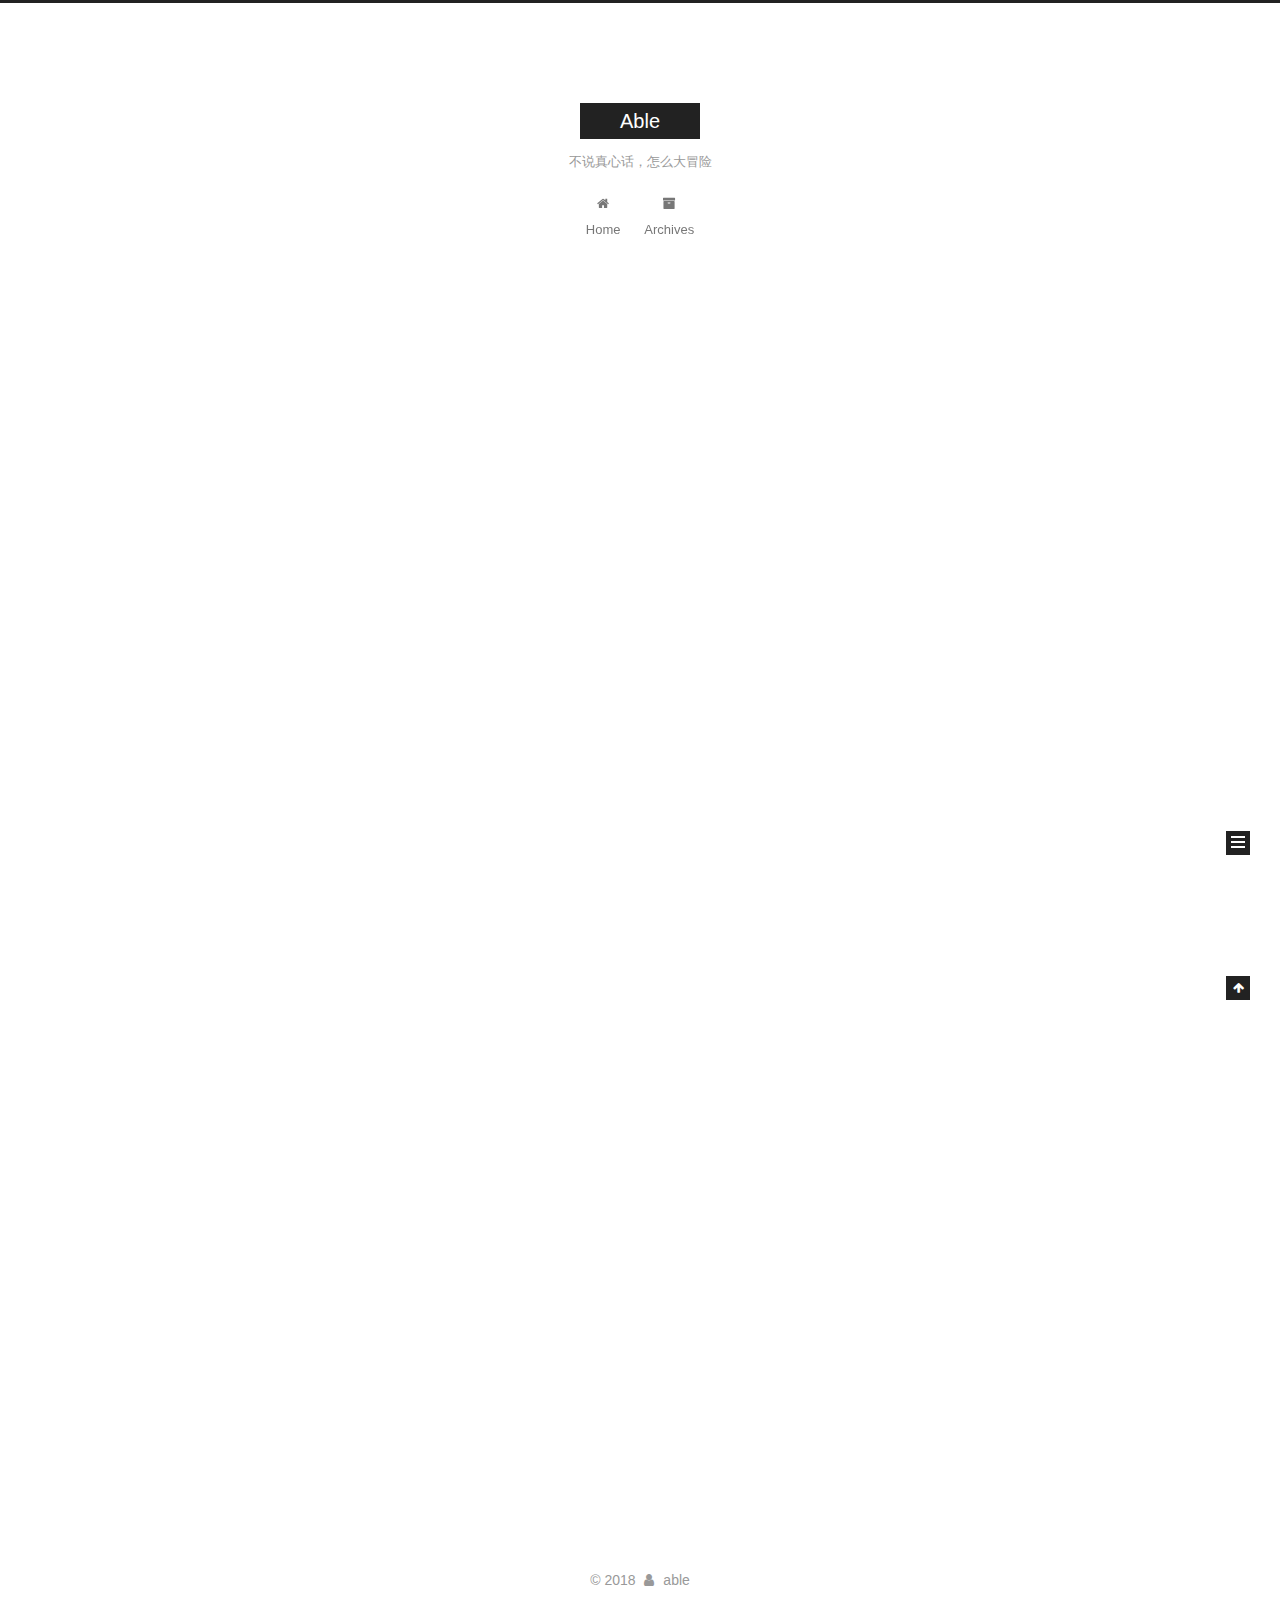
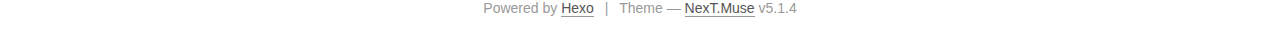
==== commit 20b29a22: "Site updated: 2018-12-04 21:35:04" ====
--- a/index.html
+++ b/index.html
@@ -80,12 +80,12 @@
 
 
 <meta property="og:type" content="website">
-<meta property="og:title" content="Hexo">
+<meta property="og:title" content="Able">
 <meta property="og:url" content="http://yoursite.com/index.html">
-<meta property="og:site_name" content="Hexo">
+<meta property="og:site_name" content="Able">
 <meta property="og:locale" content="default">
 <meta name="twitter:card" content="summary">
-<meta name="twitter:title" content="Hexo">
+<meta name="twitter:title" content="Able">
 
 
 
@@ -121,7 +121,7 @@
 
 
 
-  <title>Hexo</title>
+  <title>Able</title>
   
 
 
@@ -152,12 +152,12 @@
     <div class="custom-logo-site-title">
       <a href="/" class="brand" rel="start">
         <span class="logo-line-before"><i></i></span>
-        <span class="site-title">Hexo</span>
+        <span class="site-title">Able</span>
         <span class="logo-line-after"><i></i></span>
       </a>
     </div>
       
-        <p class="site-subtitle"></p>
+        <p class="site-subtitle">不说真心话，怎么大冒险</p>
       
   </div>
 
@@ -232,13 +232,13 @@
     <link itemprop="mainEntityOfPage" href="http://yoursite.com/2018/11/30/Hello-Word/">
 
     <span hidden itemprop="author" itemscope="" itemtype="http://schema.org/Person">
-      <meta itemprop="name" content="John Doe">
+      <meta itemprop="name" content="able">
       <meta itemprop="description" content="">
       <meta itemprop="image" content="/images/avatar.gif">
     </span>
 
     <span hidden itemprop="publisher" itemscope="" itemtype="http://schema.org/Organization">
-      <meta itemprop="name" content="Hexo">
+      <meta itemprop="name" content="Able">
     </span>
 
     
@@ -351,13 +351,13 @@
     <link itemprop="mainEntityOfPage" href="http://yoursite.com/2018/11/29/hello-world/">
 
     <span hidden itemprop="author" itemscope="" itemtype="http://schema.org/Person">
-      <meta itemprop="name" content="John Doe">
+      <meta itemprop="name" content="able">
       <meta itemprop="description" content="">
       <meta itemprop="image" content="/images/avatar.gif">
     </span>
 
     <span hidden itemprop="publisher" itemscope="" itemtype="http://schema.org/Organization">
-      <meta itemprop="name" content="Hexo">
+      <meta itemprop="name" content="Able">
     </span>
 
     
@@ -498,7 +498,7 @@
         <div class="site-overview">
           <div class="site-author motion-element" itemprop="author" itemscope="" itemtype="http://schema.org/Person">
             
-              <p class="site-author-name" itemprop="name">John Doe</p>
+              <p class="site-author-name" itemprop="name">able</p>
               <p class="site-description motion-element" itemprop="description"></p>
           </div>
 
@@ -554,7 +554,7 @@
   <span class="with-love">
     <i class="fa fa-user"></i>
   </span>
-  <span class="author" itemprop="copyrightHolder">John Doe</span>
+  <span class="author" itemprop="copyrightHolder">able</span>
 
   
 </div>
--- a/css/main.css
+++ b/css/main.css
@@ -1822,7 +1822,7 @@
   width: 4px;
   height: 4px;
   border-radius: 50%;
-  background: #9db166;
+  background: #9cfed7;
 }
 .links-of-blogroll {
   font-size: 13px;
